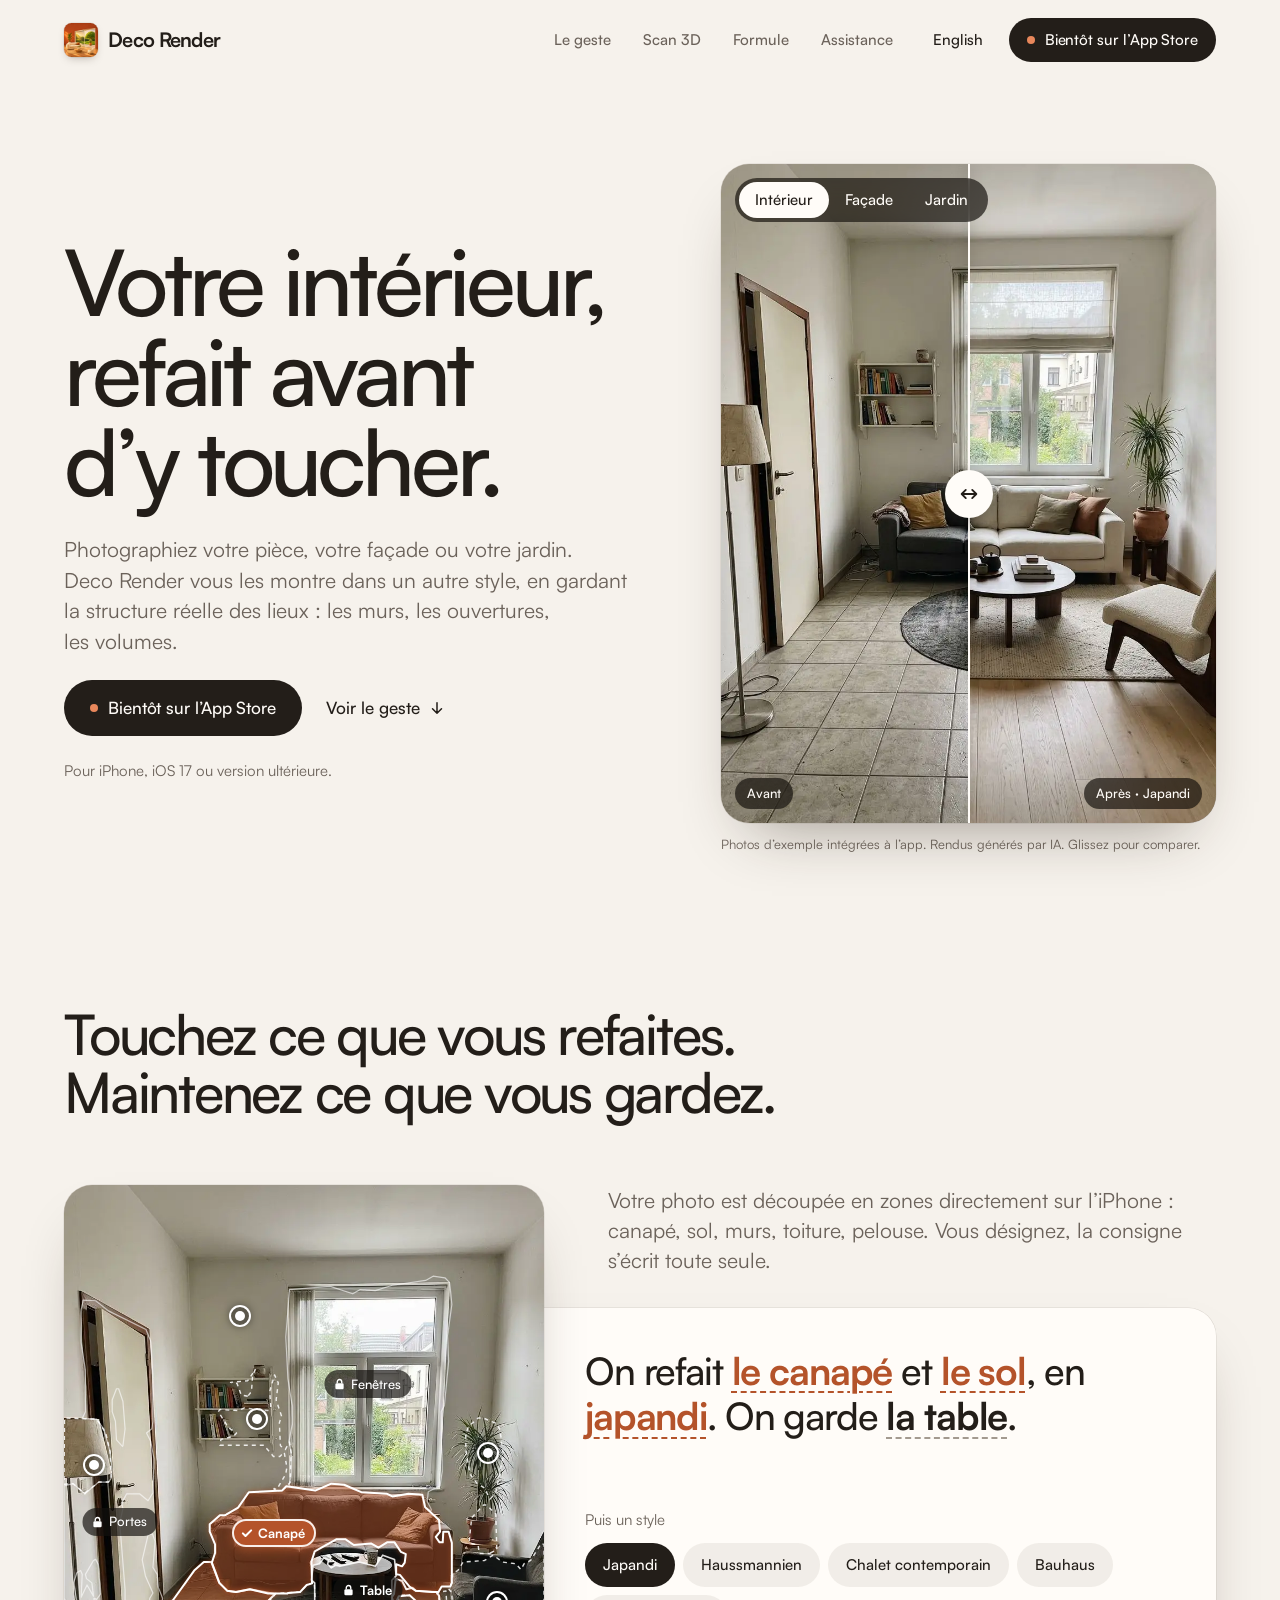
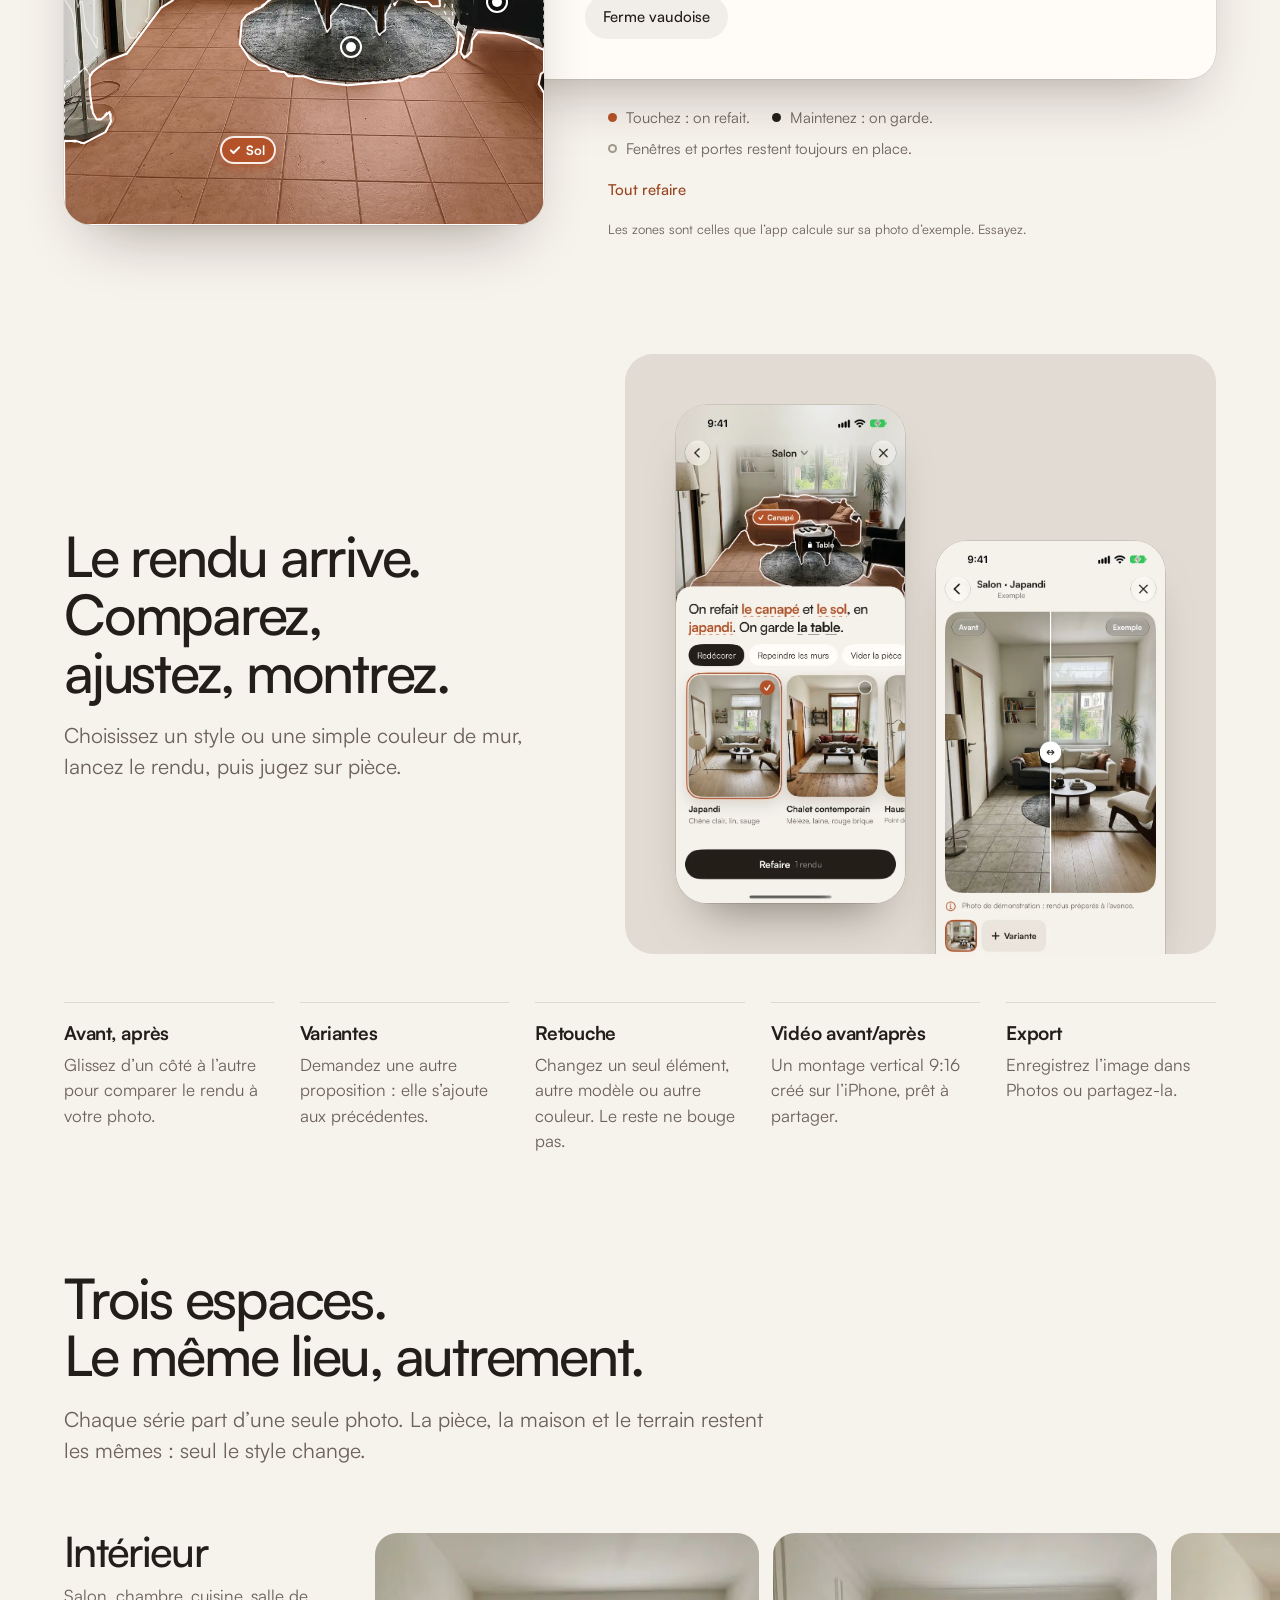
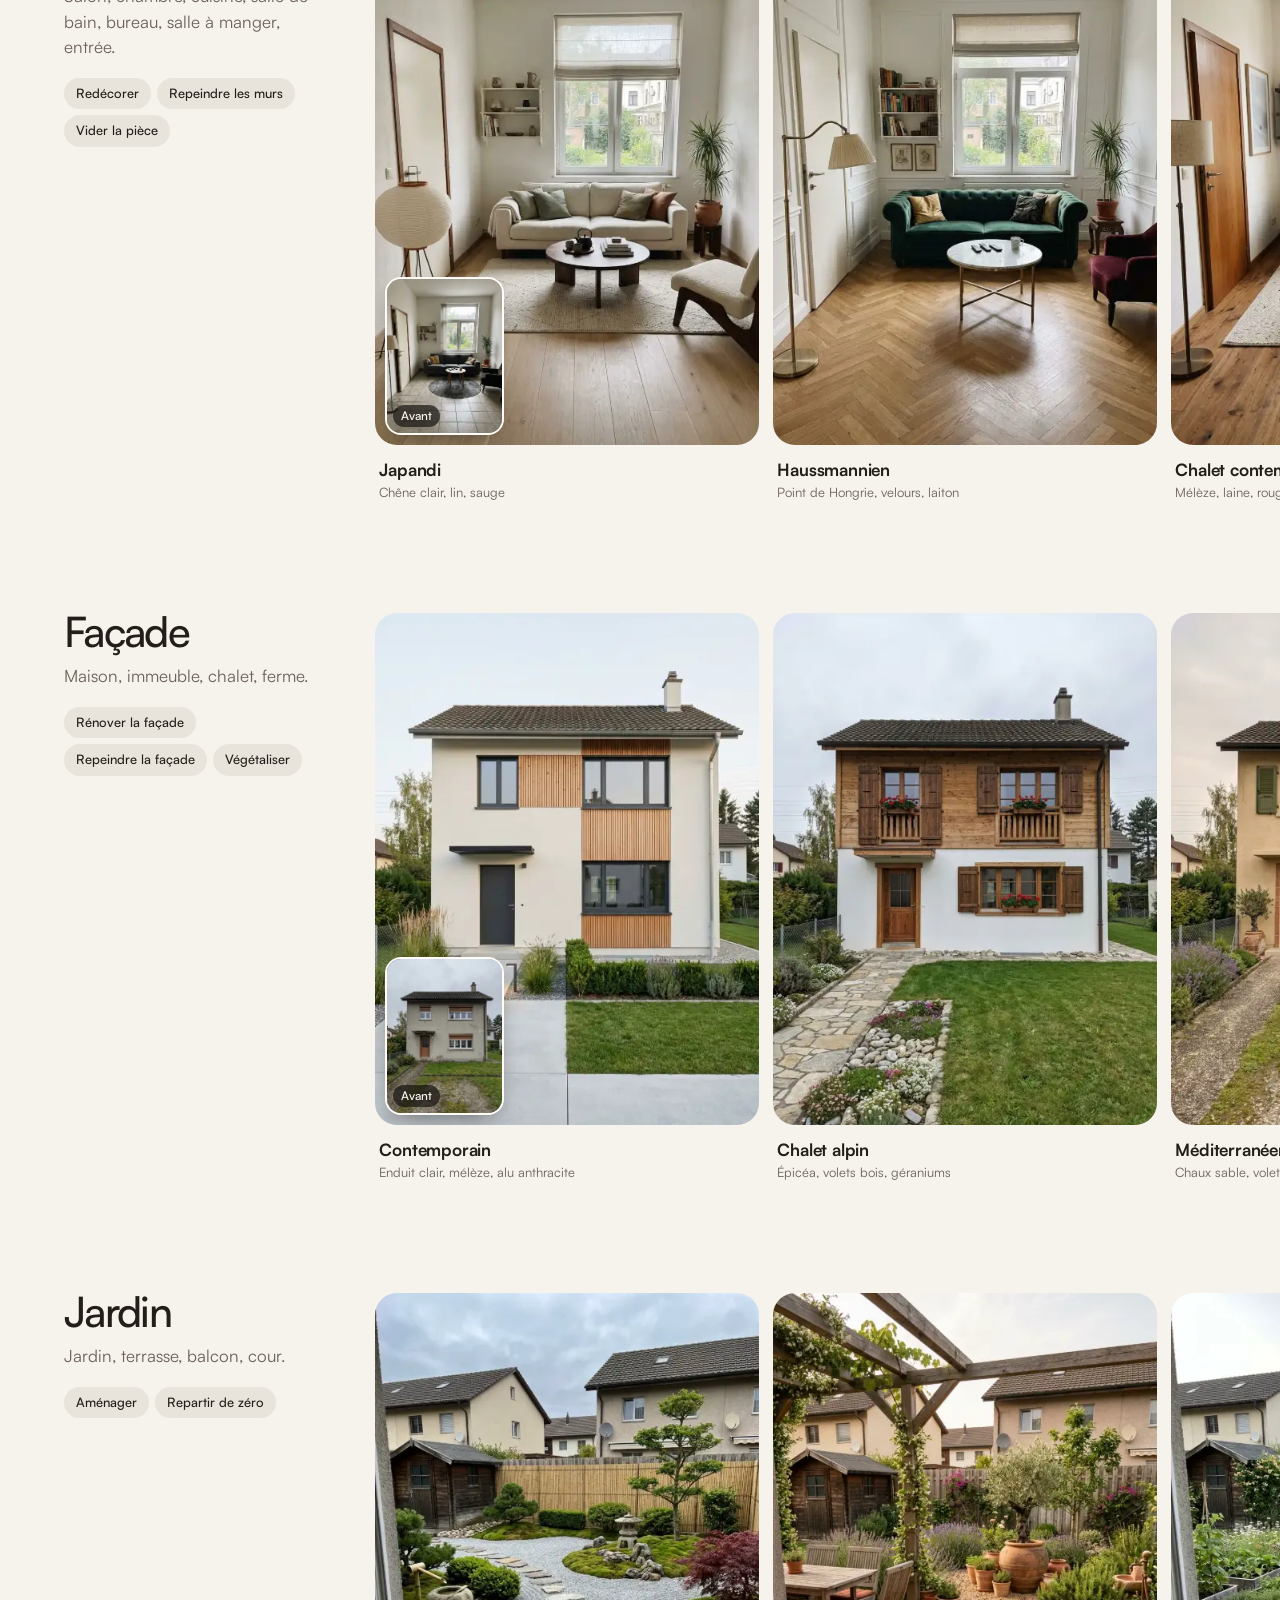
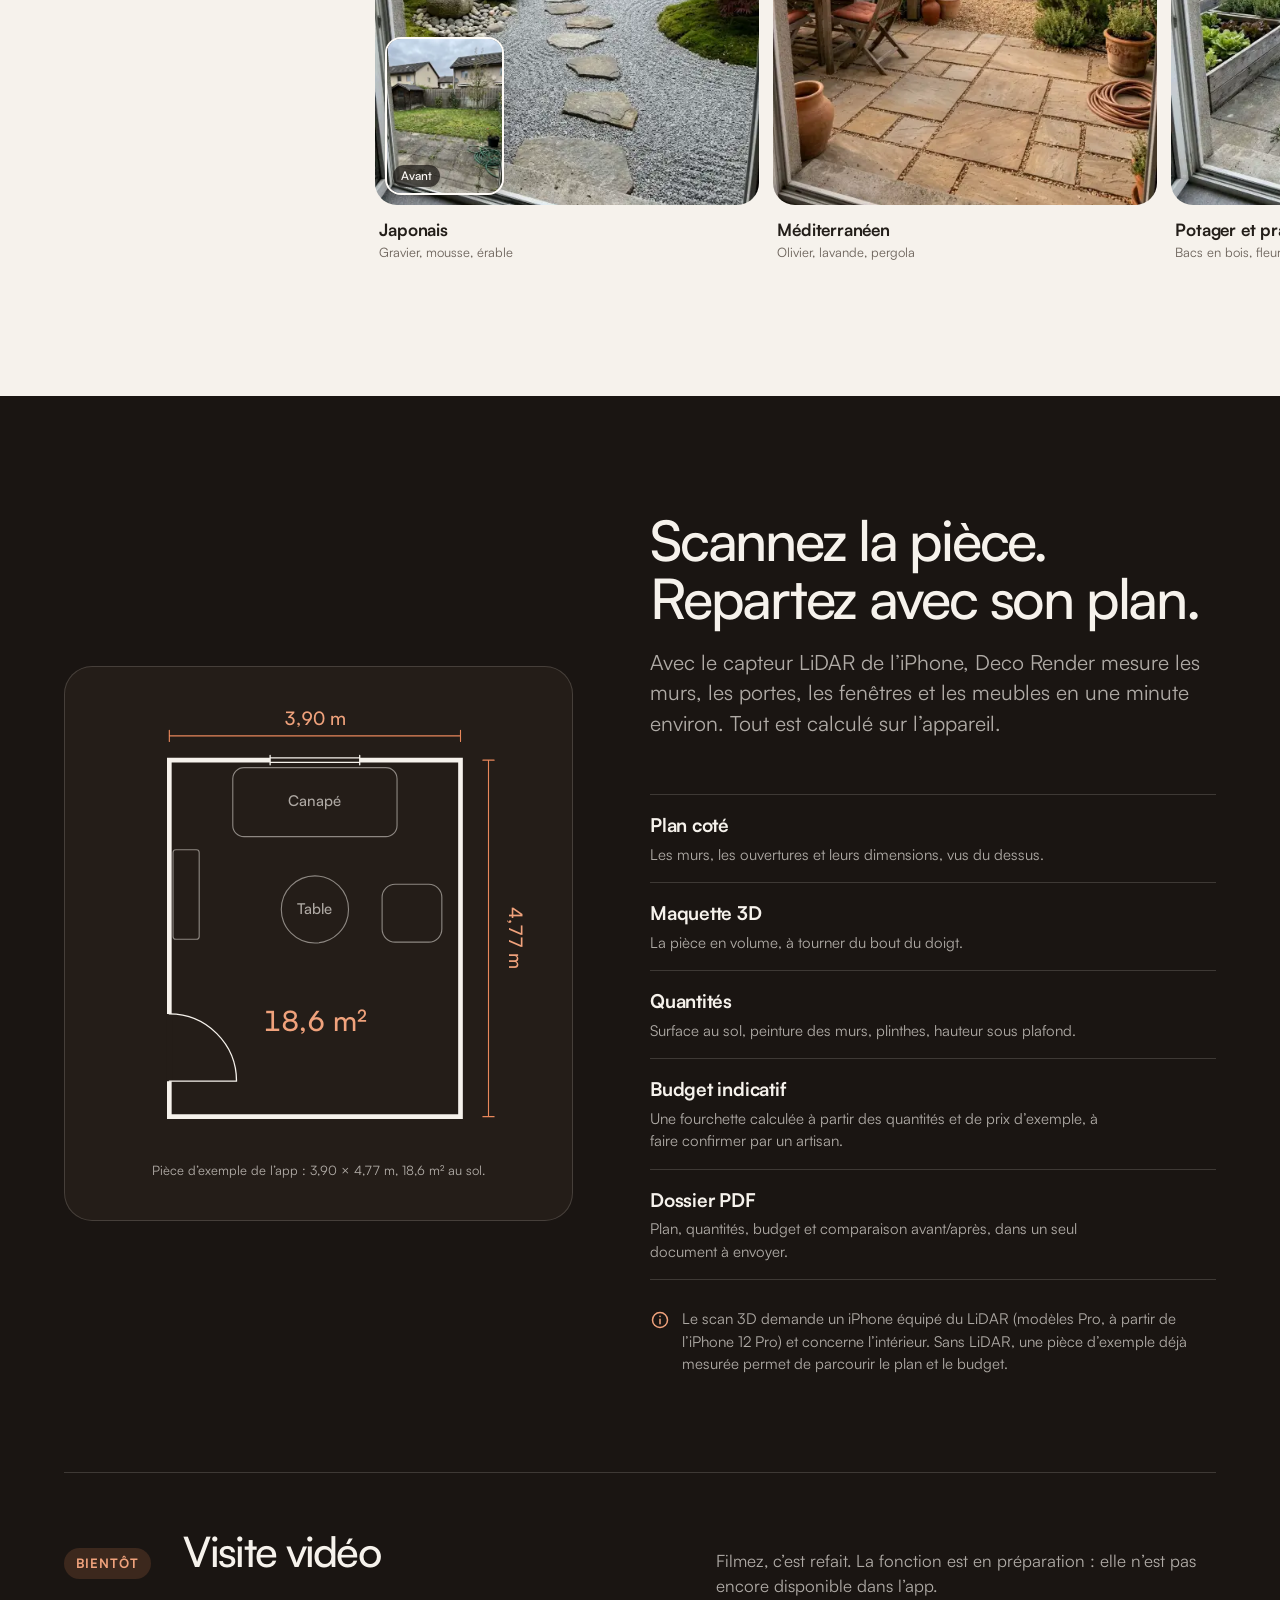
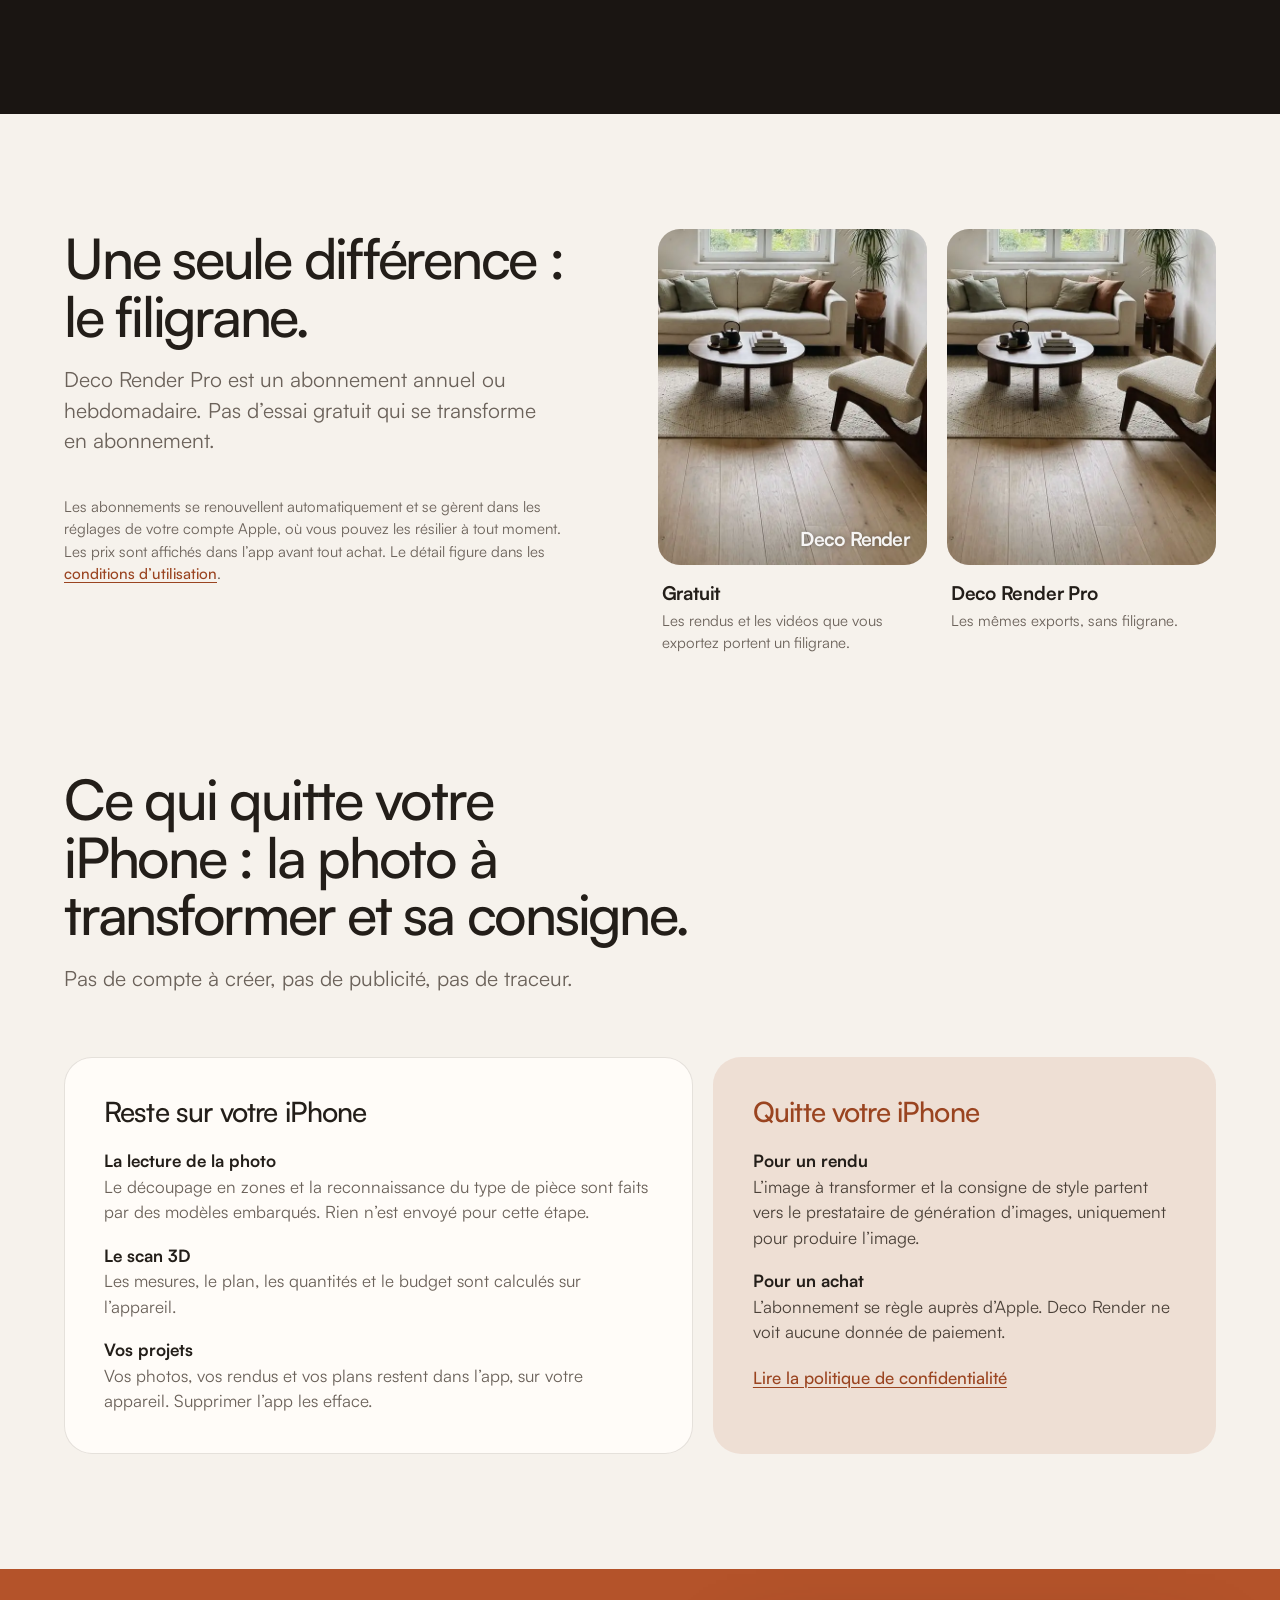
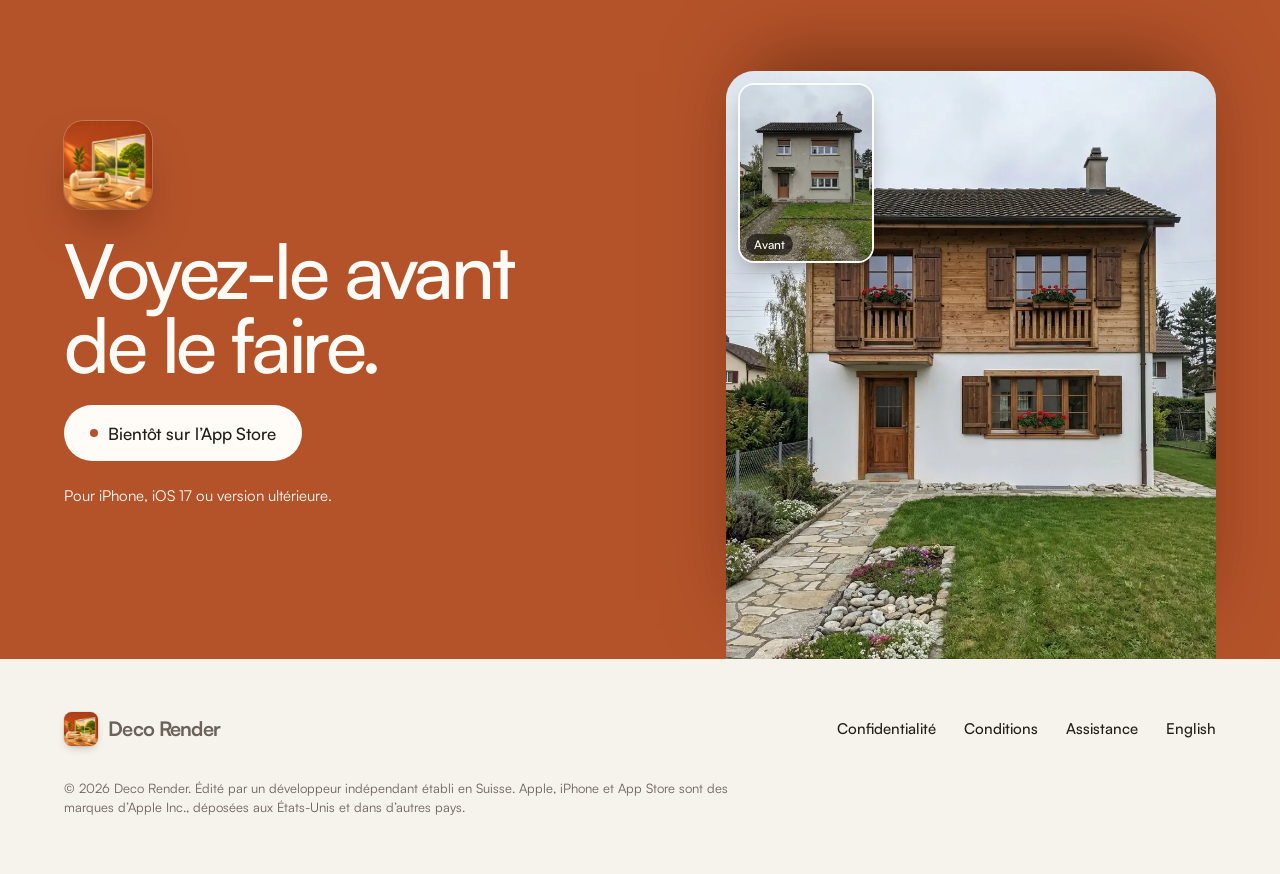
==== index.html @ a5dac9c9 "Site Deco Render" ====
<!doctype html>
<html lang="fr">
<head>
<meta charset="utf-8">
<meta name="viewport" content="width=device-width, initial-scale=1">
<title>Deco Render · Votre intérieur, votre façade ou votre jardin refaits avant d’y toucher</title>
<meta name="description" content="Photographiez une pièce, une façade ou un jardin : Deco Render vous les montre dans un autre style en gardant la structure réelle. Scan 3D, plan coté et budget indicatif sur iPhone avec LiDAR.">
<meta name="theme-color" content="#F6F2EC">
<meta name="color-scheme" content="light">
<meta name="format-detection" content="telephone=no">
<link rel="canonical" href="https://alfred-pi.github.io/deco-render/">
<link rel="alternate" hreflang="fr" href="https://alfred-pi.github.io/deco-render/">
<link rel="alternate" hreflang="en" href="https://alfred-pi.github.io/deco-render/en/">
<link rel="alternate" hreflang="x-default" href="https://alfred-pi.github.io/deco-render/">
<meta property="og:type" content="website">
<meta property="og:site_name" content="Deco Render">
<meta property="og:title" content="Deco Render · Votre intérieur, votre façade ou votre jardin refaits avant d’y toucher">
<meta property="og:description" content="Photographiez une pièce, une façade ou un jardin : Deco Render vous les montre dans un autre style en gardant la structure réelle. Scan 3D, plan coté et budget indicatif sur iPhone avec LiDAR.">
<meta property="og:url" content="https://alfred-pi.github.io/deco-render/">
<meta property="og:locale" content="fr_FR">
<meta property="og:locale:alternate" content="en_GB">
<meta property="og:image" content="https://alfred-pi.github.io/deco-render/assets/img/og.jpg">
<meta property="og:image:width" content="1200">
<meta property="og:image:height" content="630">
<meta property="og:image:alt" content="Un salon avant et après son redesign en style Japandi par Deco Render.">
<meta name="twitter:card" content="summary_large_image">
<link rel="icon" type="image/png" sizes="32x32" href="favicon-32.png">
<link rel="icon" type="image/png" sizes="192x192" href="favicon-192.png">
<link rel="apple-touch-icon" href="apple-touch-icon.png">
<link rel="preload" href="assets/fonts/Satoshi-Regular.woff2" as="font" type="font/woff2" crossorigin>
<link rel="preload" href="assets/fonts/Satoshi-Medium.woff2" as="font" type="font/woff2" crossorigin>
<link rel="stylesheet" href="assets/site.css">
<script>(function(d){d.classList.add("js","reveal");setTimeout(function(){if(!window.DECO_RENDER_READY)d.classList.remove("reveal")},3000)})(document.documentElement)</script>
<script src="assets/config.js" defer></script>
<script src="assets/site.js" defer onerror="document.documentElement.classList.remove('js','reveal')"></script>
</head>
<body>
<a class="skip" href="#contenu">Aller au contenu</a>
<header class="wrap top">
  <a class="brand" href="./" aria-label="Deco Render, accueil"><img src="assets/img/icone-192.webp" width="192" height="192" alt=""><span>Deco Render</span></a>
  <nav aria-label="Navigation principale"><ul><li><a href="#geste">Le geste</a></li><li><a href="#scan">Scan 3D</a></li><li><a href="#formule">Formule</a></li><li><a href="support/">Assistance</a></li></ul></nav>
  <a class="lang" href="en/" lang="en" hreflang="en" title="English version">English</a>
  <span class="store store--small" data-store>Bientôt sur l’App Store</span>
</header>
<main id="contenu">

  <section class="wrap hero">
    <h1 class="display hero__title">Votre <span class="swap" data-hero-word>intérieur, refait</span> avant d’y toucher.</h1>

    <figure class="compare hero__compare" data-compare>
      <div class="compare__stage">
        <img class="compare__img" data-before src="assets/img/hero/interieur-avant.webp" width="896" height="1200" fetchpriority="high" alt="Avant : salon aux murs blancs, canapé gris, tapis sombre et carrelage clair, grande fenêtre au fond.">
        <img class="compare__img compare__after" data-after src="assets/img/hero/interieur-apres.webp" width="896" height="1200" alt="Après, en japandi : la même pièce et la même fenêtre, avec un parquet clair, un canapé en lin, une table ronde en bois et une lampe en papier.">
        <span class="tag tag--before">Avant</span>
        <span class="tag tag--after" data-after-label>Après · Japandi</span>
        <input class="compare__range" type="range" min="0" max="100" step="1" value="50" aria-label="Comparer avant et après">
        <span class="compare__handle" aria-hidden="true"></span>
        <fieldset class="spaces">
          <legend class="sr">Espace montré</legend>
          <input type="radio" name="espace" id="espace-interieur" checked
            data-word="intérieur, refait" data-style="Japandi"
            data-before="assets/img/hero/interieur-avant.webp" data-after="assets/img/hero/interieur-apres.webp"
            data-before-alt="Avant : salon aux murs blancs, canapé gris, tapis sombre et carrelage clair, grande fenêtre au fond."
            data-after-alt="Après, en japandi : la même pièce et la même fenêtre, avec un parquet clair, un canapé en lin, une table ronde en bois et une lampe en papier.">
          <label for="espace-interieur">Intérieur</label>
          <input type="radio" name="espace" id="espace-facade"
            data-word="façade, refaite" data-style="Chalet alpin"
            data-before="assets/img/hero/facade-avant.webp" data-after="assets/img/hero/facade-apres.webp"
            data-before-alt="Avant : maison de deux niveaux à l’enduit gris, toit sombre, allée de gravier dans la pelouse."
            data-after-alt="Après, en chalet alpin : la même maison, avec un étage bardé de bois, des volets en bois, des géraniums aux fenêtres et une allée en pierre.">
          <label for="espace-facade">Façade</label>
          <input type="radio" name="espace" id="espace-jardin"
            data-word="jardin, refait" data-style="Méditerranéen"
            data-before="assets/img/hero/jardin-avant.webp" data-after="assets/img/hero/jardin-apres.webp"
            data-before-alt="Avant : jardin vu depuis la maison, dalles de terrasse, pelouse, cabanon et palissade."
            data-after-alt="Après, en méditerranéen : le même jardin, avec une pergola, une table, des pots en terre cuite, un olivier et de la lavande.">
          <label for="espace-jardin">Jardin</label>
        </fieldset>
      </div>
      <figcaption class="foot">Photos d’exemple intégrées à l’app. Rendus générés par IA. Glissez pour comparer.</figcaption>
    </figure>

    <div class="hero__rest">
      <p class="lead">Photographiez votre pièce, votre façade ou votre jardin. Deco Render vous les montre dans un autre style, en gardant la structure réelle des lieux : les murs, les ouvertures, les volumes.</p>
      <div class="hero__actions">
        <span class="store" data-store="badge">Bientôt sur l’App Store</span>
        <a class="more" href="#geste">Voir le geste <svg viewBox="0 0 24 24" fill="none" stroke="currentColor" stroke-width="2" stroke-linecap="round" stroke-linejoin="round" aria-hidden="true"><path d="M12 5v14M6 13l6 6 6-6"/></svg></a>
      </div>
      <p class="hero__meta small">Pour iPhone, iOS 17 ou version ultérieure.</p>
    </div>
  </section>

  <section class="section" id="geste">
    <div class="wrap gesture" data-demo data-redo="sofa floor" data-keep="table">
      <h2 class="h2 gesture__head" data-reveal><span>Touchez ce que vous refaites.</span> <span>Maintenez ce que vous gardez.</span></h2>
      <p class="lead gesture__lead" data-reveal>Votre photo est découpée en zones directement sur l’iPhone : canapé, sol, murs, toiture, pelouse. Vous désignez, la consigne s’écrit toute seule.</p>

      <div class="gesture__photo" data-reveal>
        <div class="zonephoto" data-zonephoto>
          <img src="assets/img/hero/interieur-avant.webp" width="896" height="1200" loading="lazy" alt="Le salon d’exemple découpé en zones : canapé, sièges, table, tapis, étagères, luminaires, plantes, sol et murs, plus les fenêtres et les portes, toujours gardées.">
            <svg class="zones" viewBox="0 0 896 1200" preserveAspectRatio="none" aria-hidden="true">
              <path class="zone zone--backdrop" data-zone="walls" data-state="none" d="M62 867 62 850 56 845 56 773 43 750 32 775 38 797 38 821 61 868ZM136 848 139 838 145 841 151 836 164 816 152 821 158 810 160 775 166 765 146 714 157 656 165 654 170 668 166 717 174 730 176 754 184 775 182 792 185 793 197 779 203 779 253 713 276 706 282 690 282 674 272 650 272 636 279 627 325 605 345 576 371 573 381 560 403 557 414 542 416 529 411 501 403 509 391 509 373 488 259 488 250 465 248 430 252 425 252 411 244 379 251 364 289 372 337 370 361 340 389 346 400 371 396 403 406 433 402 446 404 489 413 496 424 467 426 414 418 363 412 248 418 200 427 193 497 190 539 204 553 196 581 198 613 188 675 179 689 171 715 177 722 189 724 224 716 283 716 355 710 414 704 425 706 537 702 564 683 571 678 585 686 612 700 628 700 668 708 668 709 648 718 650 724 671 725 731 745 707 793 702 801 691 773 691 754 682 758 628 773 608 789 600 805 616 808 625 808 684 804 692 811 702 843 710 851 721 859 710 871 704 878 690 896 671 896 63 883 64 827 126 803 137 741 131 687 134 661 129 521 137 383 131 291 134 275 129 241 137 187 83 148 33 146 15 155 0 0 1 0 430 15 439 31 439 40 425 40 347 32 296 32 234 37 214 59 217 83 236 137 260 158 277 162 293 166 443 164 457 154 465 162 481 168 513 166 577 157 592 141 579 117 579 108 596 110 607 104 633 114 759 114 826 123 849 135 849ZM795 589 785 568 771 560 758 542 750 497 750 467 754 454 773 437 783 437 807 447 814 459 820 508 806 577 796 588ZM110 489 114 475 110 406 99 380 90 403 90 425 96 443 98 478 109 490ZM16 923 28 915 30 893 22 877 22 834 14 797 1 777 0 875 10 883 6 917 15 924Z"/>
              <path class="zone" data-zone="floor" data-state="redo" d="M896 1199 896 952 886 936 890 917 896 912 896 872 851 849 823 841 773 838 762 853 760 875 747 887 740 875 746 850 737 838 733 879 697 908 683 911 669 921 645 921 631 929 529 938 477 932 447 921 419 921 411 913 387 911 379 903 363 900 347 889 328 861 332 818 341 806 371 790 394 767 347 758 321 763 305 761 290 746 275 707 261 707 243 723 203 779 181 793 117 879 81 892 53 913 48 923 48 950 54 990 61 1002 69 1002 85 988 88 1006 77 1026 37 1047 21 1042 0 1043 1 1200 895 1200ZM702 789 700 770 695 763 657 761 651 755 639 758 631 742 619 739 616 767 612 773 617 788 625 771 645 769 659 782 679 782 687 790 701 790Z"/>
              <path class="zone zone--fixed" data-fixed="windows" d="M686 609 678 593 680 575 702 564 706 537 704 425 710 414 718 331 716 283 724 224 720 183 711 174 689 171 675 179 613 188 581 198 553 196 539 204 497 190 421 196 414 285 418 363 426 414 426 449 420 481 424 502 424 545 420 564 469 573 499 560 511 560 555 576 603 579 613 584 659 579 669 581 674 604 685 611Z"/>
              <path class="zone zone--fixed" data-fixed="doors" d="M158 821 182 792 184 775 176 754 174 730 166 717 170 668 165 654 157 656 146 703 152 733 166 765 160 775 158 810 152 818 157 822ZM50 920 61 905 81 892 117 879 144 842 139 838 135 849 123 849 114 826 114 759 104 633 110 607 108 596 117 579 141 579 157 592 166 577 168 513 162 481 154 465 164 457 166 443 166 358 162 293 153 271 83 236 59 217 36 216 32 234 32 296 40 347 40 425 34 438 61 439 74 457 86 500 90 534 88 550 83 557 65 557 39 579 17 560 0 564 0 775 14 797 20 821 22 877 30 893 28 915 39 905 49 921ZM61 868 40 829 34 781 30 781 26 792 18 746 24 727 31 723 34 730 32 773 43 750 55 771 52 746 42 738 40 730 55 704 59 702 64 711 68 767 61 777 56 775 56 845 62 850 62 867ZM109 490 98 478 96 443 90 425 90 403 98 382 102 382 110 406 114 457 110 489Z"/>
              <path class="zone" data-zone="sofa" data-state="redo" d="M418 765 441 763 453 750 463 747 462 706 468 687 509 664 525 664 541 675 573 672 587 680 603 670 617 670 629 688 638 692 636 708 631 715 620 711 620 730 627 731 645 753 657 761 687 763 699 763 705 753 721 753 724 746 724 671 718 650 708 650 707 670 701 670 694 660 702 650 700 628 674 604 669 581 643 579 613 584 603 579 555 576 523 562 499 560 469 573 415 565 407 573 345 576 325 605 301 619 291 619 272 636 272 650 282 674 282 690 276 708 290 746 305 761 321 763 347 758 381 766 417 766Z"/>
              <path class="zone" data-zone="rug" data-state="none" d="M544 936 669 921 683 911 697 908 733 879 736 840 708 797 714 778 713 761 696 765 704 786 701 790 687 790 679 782 659 782 645 769 629 769 617 788 613 774 610 789 600 805 600 834 589 844 584 837 582 818 563 796 517 785 498 808 498 829 491 838 476 792 470 786 467 745 453 750 441 763 395 766 385 779 351 798 332 818 328 861 347 889 363 900 379 903 387 911 411 913 419 921 447 921 477 932 543 938Z"/>
              <path class="zone" data-zone="chair" data-state="none" d="M752 885 760 875 762 853 773 838 823 841 851 849 889 871 896 869 896 674 891 672 871 704 859 710 853 721 843 710 819 707 801 694 785 704 745 707 735 723 726 727 724 746 718 757 724 765 726 821 746 850 740 875 751 887Z"/>
              <path class="zone" data-zone="lamp" data-state="none" d="M40 577 65 557 83 557 88 550 86 500 78 465 61 439 1 437 0 561 17 560 39 579ZM38 1046 77 1026 86 1014 88 992 81 988 69 1002 58 998 50 979 48 915 39 905 13 929 1 932 0 1041 37 1047Z"/>
              <path class="zone" data-zone="table" data-state="keep" d="M590 842 600 834 600 805 612 781 612 741 620 733 617 702 595 694 581 715 551 707 515 715 507 713 499 718 492 711 494 703 485 699 477 710 465 713 462 741 468 746 468 778 491 838 498 829 498 808 517 785 563 796 582 818 584 837 589 844Z"/>
              <path class="zone" data-zone="plant" data-state="none" d="M796 588 806 577 820 508 814 459 807 447 783 437 773 437 755 453 750 467 750 497 758 542 771 560 785 568 795 589ZM796 690 808 684 806 617 789 600 783 600 761 624 756 671 773 675 775 691 795 691Z"/>
              <path class="zone" data-zone="shelf" data-state="none" d="M408 572 422 558 424 502 421 482 413 496 404 489 402 446 406 433 396 403 400 371 393 356 384 387 386 417 381 423 337 418 325 423 291 421 288 425 307 455 322 465 317 471 293 477 291 488 373 488 391 509 403 509 411 501 416 529 414 542 397 571 392 569 393 573 407 573ZM344 395 350 387 352 358 357 346 343 367 311 370 323 372 331 394 343 396Z"/>
            </svg>
            <button type="button" class="pin" data-zone="walls" data-state="none" data-label="Murs" data-phrase="les murs" style="--x:36.6%;--y:20.5%"><span class="pin__label">Murs</span></button>
            <button type="button" class="pin" data-zone="floor" data-state="redo" data-label="Sol" data-phrase="le sol" style="--x:38.4%;--y:88.4%"><span class="pin__label">Sol</span></button>
            <span class="pin pin--fixed" data-fixed="windows" style="--x:63.4%;--y:31.2%"><span class="sr">Toujours en place : </span>Fenêtres</span>
            <span class="pin pin--fixed" data-fixed="doors" style="--x:6.2%;--y:52.7%"><span class="sr">Toujours en place : </span>Portes</span>
            <button type="button" class="pin" data-zone="sofa" data-state="redo" data-label="Canapé" data-phrase="le canapé" style="--x:43.8%;--y:54.5%"><span class="pin__label">Canapé</span></button>
            <button type="button" class="pin" data-zone="rug" data-state="none" data-label="Tapis" data-phrase="le tapis" style="--x:59.8%;--y:72.3%"><span class="pin__label">Tapis</span></button>
            <button type="button" class="pin" data-zone="chair" data-state="none" data-label="Sièges" data-phrase="les sièges" style="--x:90.2%;--y:65.2%"><span class="pin__label">Sièges</span></button>
            <button type="button" class="pin" data-zone="lamp" data-state="none" data-label="Luminaires" data-phrase="les luminaires" style="--x:6.2%;--y:43.8%"><span class="pin__label">Luminaires</span></button>
            <button type="button" class="pin" data-zone="table" data-state="keep" data-label="Table" data-phrase="la table" style="--x:63.4%;--y:63.4%"><span class="pin__label">Table</span></button>
            <button type="button" class="pin" data-zone="plant" data-state="none" data-label="Plantes" data-phrase="les plantes" style="--x:88.4%;--y:42.0%"><span class="pin__label">Plantes</span></button>
            <button type="button" class="pin" data-zone="shelf" data-state="none" data-label="Étagères" data-phrase="les étagères" style="--x:40.2%;--y:36.6%"><span class="pin__label">Étagères</span></button>
        </div>
      </div>

      <div class="sheet" data-reveal style="--d:.08s">
        <p class="sentence" data-sentence aria-live="polite">On refait <b class="w-redo">le canapé</b> et <b class="w-redo">le sol</b>, en <b class="w-style">japandi</b>. On garde <b class="w-keep">la table</b>.</p>
        <fieldset class="pills">
          <legend>Puis un style</legend>
          <input type="radio" name="style" id="style-japandi" value="japandi" checked><label for="style-japandi">Japandi</label>
          <input type="radio" name="style" id="style-haussmannien" value="haussmannien"><label for="style-haussmannien">Haussmannien</label>
          <input type="radio" name="style" id="style-chalet" value="chalet contemporain"><label for="style-chalet">Chalet contemporain</label>
          <input type="radio" name="style" id="style-bauhaus" value="bauhaus"><label for="style-bauhaus">Bauhaus</label>
          <input type="radio" name="style" id="style-ferme" value="ferme vaudoise"><label for="style-ferme">Ferme vaudoise</label>
        </fieldset>
      </div>

      <div class="gesture__guide" data-reveal style="--d:.12s">
        <ul class="legend">
          <li>Touchez : on refait.</li>
          <li>Maintenez : on garde.</li>
          <li>Fenêtres et portes restent toujours en place.</li>
        </ul>
        <p class="sr" id="geste-clavier">Au clavier, Entrée ou Espace fait passer un élément de « à refaire » à « gardé », puis le libère.</p>
        <button type="button" class="reset" data-reset>Tout refaire</button>
        <p class="foot muted gesture__note">Les zones sont celles que l’app calcule sur sa photo d’exemple. Essayez.</p>
      </div>
    </div>
  </section>

  <section class="section" id="rendu">
    <div class="wrap result">
      <div class="section__head result__head" data-reveal>
        <h2 class="h2"><span>Le rendu arrive.</span> <span>Comparez, ajustez, montrez.</span></h2>
        <p class="lead">Choisissez un style ou une simple couleur de mur, lancez le rendu, puis jugez sur pièce.</p>
      </div>
      <!-- Captures de l’app : pour les mettre à jour, remplacer les deux fichiers de assets/img/app/
           (ecran-style.webp et ecran-resultat.webp, 603 × 1311 px) sans changer leurs noms.
           La seconde est volontairement coupée par le bas du cadre (voir .shot--sunk dans site.css). -->
      <div class="shelf" data-reveal role="region" aria-label="Deux écrans de l’app" tabindex="0">
        <div class="shot"><img src="assets/img/app/ecran-style.webp" width="603" height="1311" loading="lazy" alt="Écran de l’app : la phrase « On refait le canapé et le sol, en japandi. On garde la table. » au-dessus du choix des styles et du bouton Refaire."></div>
        <div class="shot shot--sunk"><img src="assets/img/app/ecran-resultat.webp" width="603" height="1311" loading="lazy" alt="Écran de l’app : le comparateur avant/après du salon d’exemple en japandi, puis la vignette du rendu et le bouton Variante."></div>
      </div>
      <dl class="facts" data-reveal>
        <div><dt>Avant, après</dt><dd>Glissez d’un côté à l’autre pour comparer le rendu à votre photo.</dd></div>
        <div><dt>Variantes</dt><dd>Demandez une autre proposition : elle s’ajoute aux précédentes.</dd></div>
        <div><dt>Retouche</dt><dd>Changez un seul élément, autre modèle ou autre couleur. Le reste ne bouge pas.</dd></div>
        <div><dt>Vidéo avant/après</dt><dd>Un montage vertical 9:16 créé sur l’iPhone, prêt à partager.</dd></div>
        <div><dt>Export</dt><dd>Enregistrez l’image dans Photos ou partagez-la.</dd></div>
      </dl>
    </div>
  </section>

  <section class="section" id="espaces">
    <div class="wrap">
      <div class="section__head" data-reveal>
        <h2 class="h2"><span>Trois espaces.</span> <span>Le même lieu, autrement.</span></h2>
        <p class="lead">Chaque série part d’une seule photo. La pièce, la maison et le terrain restent les mêmes : seul le style change.</p>
      </div>
      <div class="rows">
        <div class="row" data-reveal>
          <div class="row__head">
            <h3 class="row__title">Intérieur</h3>
            <p class="muted">Salon, chambre, cuisine, salle de bain, bureau, salle à manger, entrée.</p>
            <ul class="row__acts"><li>Redécorer</li><li>Repeindre les murs</li><li>Vider la pièce</li></ul>
          </div>
          <div class="strip" role="region" aria-label="Le même salon en cinq styles" tabindex="0">
            <ul>
              <li><figure><div class="card"><img src="assets/img/styles/interieur-japandi-720.webp" srcset="assets/img/styles/interieur-japandi.webp 480w, assets/img/styles/interieur-japandi-720.webp 720w" sizes="(min-width: 1400px) 420px, (min-width: 870px) 30vw, 260px" width="720" height="964" loading="lazy" alt="Le salon d’exemple, Japandi : chêne clair, lin, sauge."><span class="before"><img src="assets/img/styles/interieur-avant-240.webp" width="240" height="321" loading="lazy" alt="Le salon d’exemple, photo d’origine."><span>Avant</span></span></div><figcaption><b>Japandi</b><span>Chêne clair, lin, sauge</span></figcaption></figure></li>
              <li><figure><div class="card"><img src="assets/img/styles/interieur-haussmannien-720.webp" srcset="assets/img/styles/interieur-haussmannien.webp 480w, assets/img/styles/interieur-haussmannien-720.webp 720w" sizes="(min-width: 1400px) 420px, (min-width: 870px) 30vw, 260px" width="720" height="964" loading="lazy" alt="Le salon d’exemple, Haussmannien : point de hongrie, velours, laiton."></div><figcaption><b>Haussmannien</b><span>Point de Hongrie, velours, laiton</span></figcaption></figure></li>
              <li><figure><div class="card"><img src="assets/img/styles/interieur-chalet-720.webp" srcset="assets/img/styles/interieur-chalet.webp 480w, assets/img/styles/interieur-chalet-720.webp 720w" sizes="(min-width: 1400px) 420px, (min-width: 870px) 30vw, 260px" width="720" height="964" loading="lazy" alt="Le salon d’exemple, Chalet contemporain : mélèze, laine, rouge brique."></div><figcaption><b>Chalet contemporain</b><span>Mélèze, laine, rouge brique</span></figcaption></figure></li>
              <li><figure><div class="card"><img src="assets/img/styles/interieur-bauhaus-720.webp" srcset="assets/img/styles/interieur-bauhaus.webp 480w, assets/img/styles/interieur-bauhaus-720.webp 720w" sizes="(min-width: 1400px) 420px, (min-width: 870px) 30vw, 260px" width="720" height="964" loading="lazy" alt="Le salon d’exemple, Bauhaus : béton ciré, acier, couleurs franches."></div><figcaption><b>Bauhaus</b><span>Béton ciré, acier, couleurs franches</span></figcaption></figure></li>
              <li><figure><div class="card"><img src="assets/img/styles/interieur-ferme-720.webp" srcset="assets/img/styles/interieur-ferme.webp 480w, assets/img/styles/interieur-ferme-720.webp 720w" sizes="(min-width: 1400px) 420px, (min-width: 870px) 30vw, 260px" width="720" height="964" loading="lazy" alt="Le salon d’exemple, Ferme vaudoise : chaux, terre cuite, vieux bois."></div><figcaption><b>Ferme vaudoise</b><span>Chaux, terre cuite, vieux bois</span></figcaption></figure></li>
            </ul>
          </div>
        </div>
        <div class="row" data-reveal>
          <div class="row__head">
            <h3 class="row__title">Façade</h3>
            <p class="muted">Maison, immeuble, chalet, ferme.</p>
            <ul class="row__acts"><li>Rénover la façade</li><li>Repeindre la façade</li><li>Végétaliser</li></ul>
          </div>
          <div class="strip" role="region" aria-label="La même maison en cinq styles" tabindex="0">
            <ul>
              <li><figure><div class="card"><img src="assets/img/styles/facade-contemporain-720.webp" srcset="assets/img/styles/facade-contemporain.webp 480w, assets/img/styles/facade-contemporain-720.webp 720w" sizes="(min-width: 1400px) 420px, (min-width: 870px) 30vw, 260px" width="720" height="964" loading="lazy" alt="La maison d’exemple, Contemporain : enduit clair, mélèze, alu anthracite."><span class="before"><img src="assets/img/styles/facade-avant-240.webp" width="240" height="321" loading="lazy" alt="La maison d’exemple, photo d’origine."><span>Avant</span></span></div><figcaption><b>Contemporain</b><span>Enduit clair, mélèze, alu anthracite</span></figcaption></figure></li>
              <li><figure><div class="card"><img src="assets/img/styles/facade-chalet-720.webp" srcset="assets/img/styles/facade-chalet.webp 480w, assets/img/styles/facade-chalet-720.webp 720w" sizes="(min-width: 1400px) 420px, (min-width: 870px) 30vw, 260px" width="720" height="964" loading="lazy" alt="La maison d’exemple, Chalet alpin : épicéa, volets bois, géraniums."></div><figcaption><b>Chalet alpin</b><span>Épicéa, volets bois, géraniums</span></figcaption></figure></li>
              <li><figure><div class="card"><img src="assets/img/styles/facade-mediterraneen-720.webp" srcset="assets/img/styles/facade-mediterraneen.webp 480w, assets/img/styles/facade-mediterraneen-720.webp 720w" sizes="(min-width: 1400px) 420px, (min-width: 870px) 30vw, 260px" width="720" height="964" loading="lazy" alt="La maison d’exemple, Méditerranéen : chaux sable, volets olive, oliviers."></div><figcaption><b>Méditerranéen</b><span>Chaux sable, volets olive, oliviers</span></figcaption></figure></li>
              <li><figure><div class="card"><img src="assets/img/styles/facade-scandinave-720.webp" srcset="assets/img/styles/facade-scandinave.webp 480w, assets/img/styles/facade-scandinave-720.webp 720w" sizes="(min-width: 1400px) 420px, (min-width: 870px) 30vw, 260px" width="720" height="964" loading="lazy" alt="La maison d’exemple, Scandinave : bardage noir, cadres blancs."></div><figcaption><b>Scandinave</b><span>Bardage noir, cadres blancs</span></figcaption></figure></li>
              <li><figure><div class="card"><img src="assets/img/styles/facade-pierre-720.webp" srcset="assets/img/styles/facade-pierre.webp 480w, assets/img/styles/facade-pierre-720.webp 720w" sizes="(min-width: 1400px) 420px, (min-width: 870px) 30vw, 260px" width="720" height="964" loading="lazy" alt="La maison d’exemple, Pierre et chêne : pierre naturelle, porte en chêne."></div><figcaption><b>Pierre et chêne</b><span>Pierre naturelle, porte en chêne</span></figcaption></figure></li>
            </ul>
          </div>
        </div>
        <div class="row" data-reveal>
          <div class="row__head">
            <h3 class="row__title">Jardin</h3>
            <p class="muted">Jardin, terrasse, balcon, cour.</p>
            <ul class="row__acts"><li>Aménager</li><li>Repartir de zéro</li></ul>
          </div>
          <div class="strip" role="region" aria-label="Le même jardin en cinq styles" tabindex="0">
            <ul>
              <li><figure><div class="card"><img src="assets/img/styles/jardin-japonais-720.webp" srcset="assets/img/styles/jardin-japonais.webp 480w, assets/img/styles/jardin-japonais-720.webp 720w" sizes="(min-width: 1400px) 420px, (min-width: 870px) 30vw, 260px" width="720" height="964" loading="lazy" alt="Le jardin d’exemple, Japonais : gravier, mousse, érable."><span class="before"><img src="assets/img/styles/jardin-avant-240.webp" width="240" height="321" loading="lazy" alt="Le jardin d’exemple, photo d’origine."><span>Avant</span></span></div><figcaption><b>Japonais</b><span>Gravier, mousse, érable</span></figcaption></figure></li>
              <li><figure><div class="card"><img src="assets/img/styles/jardin-mediterraneen-720.webp" srcset="assets/img/styles/jardin-mediterraneen.webp 480w, assets/img/styles/jardin-mediterraneen-720.webp 720w" sizes="(min-width: 1400px) 420px, (min-width: 870px) 30vw, 260px" width="720" height="964" loading="lazy" alt="Le jardin d’exemple, Méditerranéen : olivier, lavande, pergola."></div><figcaption><b>Méditerranéen</b><span>Olivier, lavande, pergola</span></figcaption></figure></li>
              <li><figure><div class="card"><img src="assets/img/styles/jardin-potager-720.webp" srcset="assets/img/styles/jardin-potager.webp 480w, assets/img/styles/jardin-potager-720.webp 720w" sizes="(min-width: 1400px) 420px, (min-width: 870px) 30vw, 260px" width="720" height="964" loading="lazy" alt="Le jardin d’exemple, Potager et prairie : bacs en bois, fleurs sauvages."></div><figcaption><b>Potager et prairie</b><span>Bacs en bois, fleurs sauvages</span></figcaption></figure></li>
              <li><figure><div class="card"><img src="assets/img/styles/jardin-contemporain-720.webp" srcset="assets/img/styles/jardin-contemporain.webp 480w, assets/img/styles/jardin-contemporain-720.webp 720w" sizes="(min-width: 1400px) 420px, (min-width: 870px) 30vw, 260px" width="720" height="964" loading="lazy" alt="Le jardin d’exemple, Contemporain : dalles claires, deck, graminées."></div><figcaption><b>Contemporain</b><span>Dalles claires, deck, graminées</span></figcaption></figure></li>
              <li><figure><div class="card"><img src="assets/img/styles/jardin-cottage-720.webp" srcset="assets/img/styles/jardin-cottage.webp 480w, assets/img/styles/jardin-cottage-720.webp 720w" sizes="(min-width: 1400px) 420px, (min-width: 870px) 30vw, 260px" width="720" height="964" loading="lazy" alt="Le jardin d’exemple, Cottage anglais : massifs fleuris, roses, banc."></div><figcaption><b>Cottage anglais</b><span>Massifs fleuris, roses, banc</span></figcaption></figure></li>
            </ul>
          </div>
        </div>
      </div>
    </div>
  </section>

  <section class="section section--block night" id="scan">
    <div class="wrap">
      <div class="scan">
        <div class="section__head scan__head" data-reveal>
          <h2 class="h2"><span>Scannez la pièce.</span> <span>Repartez avec son plan.</span></h2>
          <p class="lead">Avec le capteur LiDAR de l’iPhone, Deco Render mesure les murs, les portes, les fenêtres et les meubles en une minute environ. Tout est calculé sur l’appareil.</p>
        </div>
        <figure class="plan" data-draw>
          <svg viewBox="0 -8 460 470" role="img" aria-label="Plan coté de la pièce d’exemple, vue du dessus : 3,90 m sur 4,77 m, une fenêtre, une porte, un canapé, une table ronde, un fauteuil et un rangement.">
            <rect class="wall draw" pathLength="1" x="70" y="50" width="312" height="382"/>
            <g class="fade">
              <path class="open" d="M178 50h96M70 322v72"/>
              <path class="thin" d="M178 47.5h96M178 52.5h96M178 45v10M274 45v10M70 394h72M142 394A72 72 0 0 0 70 322"/>
              <rect class="ghost" x="138" y="58" width="176" height="74" rx="12"/>
              <circle class="ghost" cx="226" cy="210" r="36"/>
              <rect class="ghost" x="298" y="183" width="64" height="62" rx="14"/>
              <rect class="ghost" x="74" y="146" width="28" height="96" rx="3"/>
              <path class="dim" d="M70 24h312M70 18v12M382 18v12M412 50v382M406 50h12M406 432h12"/>
              <text x="226" y="12" text-anchor="middle">3,90 m</text>
              <text transform="translate(434 241) rotate(90)" text-anchor="middle">4,77 m</text>
              <text class="name" x="226" y="99" text-anchor="middle">Canapé</text>
              <text class="name" x="226" y="215" text-anchor="middle">Table</text>
              <text class="area" x="226" y="340" text-anchor="middle">18,6 m²</text>
            </g>
          </svg>
          <figcaption class="plan__tag">Pièce d’exemple de l’app : 3,90 × 4,77 m, 18,6 m² au sol.</figcaption>
        </figure>
        <div class="outputs">
          <ul data-reveal>
            <li><b>Plan coté</b><span>Les murs, les ouvertures et leurs dimensions, vus du dessus.</span></li>
            <li><b>Maquette 3D</b><span>La pièce en volume, à tourner du bout du doigt.</span></li>
            <li><b>Quantités</b><span>Surface au sol, peinture des murs, plinthes, hauteur sous plafond.</span></li>
            <li><b>Budget indicatif</b><span>Une fourchette calculée à partir des quantités et de prix d’exemple, à faire confirmer par un artisan.</span></li>
            <li><b>Dossier PDF</b><span>Plan, quantités, budget et comparaison avant/après, dans un seul document à envoyer.</span></li>
          </ul>
          <p class="note" data-reveal><svg viewBox="0 0 24 24" fill="none" stroke="currentColor" stroke-width="1.8" stroke-linecap="round" stroke-linejoin="round" aria-hidden="true"><circle cx="12" cy="12" r="9"/><path d="M12 11v5.5M12 7.600v.1"/></svg><span>Le scan 3D demande un iPhone équipé du LiDAR (modèles Pro, à partir de l’iPhone 12 Pro) et concerne l’intérieur. Sans LiDAR, une pièce d’exemple déjà mesurée permet de parcourir le plan et le budget.</span></p>
        </div>
      </div>

      <div class="soon" data-reveal>
        <span class="soon__badge">Bientôt</span>
        <h3 class="soon__title">Visite vidéo</h3>
        <p>Filmez, c’est refait. La fonction est en préparation : elle n’est pas encore disponible dans l’app.</p>
      </div>
    </div>
  </section>

  <section class="section" id="formule">
    <div class="wrap offer">
      <div class="section__head offer__head" data-reveal>
        <h2 class="h2">Une seule différence : le filigrane.</h2>
        <p class="lead">Deco Render Pro est un abonnement annuel ou hebdomadaire. Pas d’essai gratuit qui se transforme en abonnement.</p>
      </div>
      <div class="offer__pair" data-reveal>
        <figure class="offer__card">
          <div class="offer__img">
            <img src="assets/img/hero/interieur-apres.webp" width="896" height="1200" loading="lazy" alt="Détail d’un rendu exporté avec la formule gratuite : le nom de l’app est inscrit en filigrane dans le coin de l’image.">
            <span class="watermark" aria-hidden="true">Deco Render</span>
          </div>
          <figcaption><b>Gratuit</b><span>Les rendus et les vidéos que vous exportez portent un filigrane.</span></figcaption>
        </figure>
        <figure class="offer__card">
          <div class="offer__img">
            <img src="assets/img/hero/interieur-apres.webp" width="896" height="1200" loading="lazy" alt="Le même détail exporté avec Deco Render Pro : aucune inscription sur l’image.">
          </div>
          <figcaption><b>Deco Render Pro</b><span>Les mêmes exports, sans filigrane.</span></figcaption>
        </figure>
      </div>
      <p class="fine" data-reveal>Les abonnements se renouvellent automatiquement et se gèrent dans les réglages de votre compte Apple, où vous pouvez les résilier à tout moment. Les prix sont affichés dans l’app avant tout achat. Le détail figure dans les <a class="link" href="conditions/">conditions d’utilisation</a>.</p>
    </div>
  </section>

  <section class="section" id="confidentialite">
    <div class="wrap privacy">
      <div class="section__head" data-reveal>
        <h2 class="h2">Ce qui quitte votre iPhone : la photo à transformer et sa consigne.</h2>
        <p class="lead">Pas de compte à créer, pas de publicité, pas de traceur.</p>
      </div>
      <div class="ledger" data-reveal>
        <div class="ledger__col">
          <h3>Reste sur votre iPhone</h3>
          <dl>
            <div><dt>La lecture de la photo</dt><dd>Le découpage en zones et la reconnaissance du type de pièce sont faits par des modèles embarqués. Rien n’est envoyé pour cette étape.</dd></div>
            <div><dt>Le scan 3D</dt><dd>Les mesures, le plan, les quantités et le budget sont calculés sur l’appareil.</dd></div>
            <div><dt>Vos projets</dt><dd>Vos photos, vos rendus et vos plans restent dans l’app, sur votre appareil. Supprimer l’app les efface.</dd></div>
          </dl>
        </div>
        <div class="ledger__col ledger__col--out">
          <h3>Quitte votre iPhone</h3>
          <dl>
            <div><dt>Pour un rendu</dt><dd>L’image à transformer et la consigne de style partent vers le prestataire de génération d’images, uniquement pour produire l’image.</dd></div>
            <div><dt>Pour un achat</dt><dd>L’abonnement se règle auprès d’Apple. Deco Render ne voit aucune donnée de paiement.</dd></div>
          </dl>
          <p><a class="link" href="confidentialite/">Lire la politique de confidentialité</a></p>
        </div>
      </div>
    </div>
  </section>

  <section class="final">
    <div class="wrap final__grid">
      <div class="final__text">
        <img class="final__icon" src="assets/img/icone-192.webp" srcset="assets/img/icone-192.webp 192w, assets/img/icone-384.webp 384w" sizes="88px" width="192" height="192" loading="lazy" alt="Icône de Deco Render">
        <h2 class="display">Voyez-le avant de le faire.</h2>
        <span class="store store--light" data-store="badge">Bientôt sur l’App Store</span>
        <p class="small">Pour iPhone, iOS 17 ou version ultérieure.</p>
      </div>
      <figure class="final__photo">
        <img src="assets/img/hero/facade-apres.webp" width="896" height="1200" loading="lazy" alt="La maison d’exemple en chalet alpin : étage bardé de bois, volets en bois, géraniums aux fenêtres.">
        <span class="before"><img src="assets/img/styles/facade-avant-240.webp" width="240" height="321" loading="lazy" alt="La même maison avant : enduit gris et toit sombre."><span>Avant</span></span>
      </figure>
    </div>
  </section>

</main>
<footer class="bottom">
  <div class="wrap">
    <a class="brand" href="./" aria-label="Deco Render, accueil"><img src="assets/img/icone-192.webp" width="192" height="192" loading="lazy" alt=""><span>Deco Render</span></a>
    <nav aria-label="Liens utiles"><ul>
      <li><a href="confidentialite/">Confidentialité</a></li>
      <li><a href="conditions/">Conditions</a></li>
      <li><a href="support/">Assistance</a></li>
      <li><a href="en/" lang="en" hreflang="en">English</a></li>
    </ul></nav>
    <p>© 2026 Deco Render. Édité par un développeur indépendant établi en Suisse. Apple, iPhone et App Store sont des marques d’Apple Inc., déposées aux États-Unis et dans d’autres pays.</p>
  </div>
</footer>
</body>
</html>
---- assets/site.css ----
/* Deco Render · site public. Jetons repris de l’app. */

@font-face { font-family: "Satoshi"; src: url("fonts/Satoshi-Regular.woff2") format("woff2"); font-weight: 400; font-style: normal; font-display: swap; }
@font-face { font-family: "Satoshi"; src: url("fonts/Satoshi-Medium.woff2") format("woff2"); font-weight: 500; font-style: normal; font-display: swap; }
@font-face { font-family: "Satoshi"; src: url("fonts/Satoshi-Bold.woff2") format("woff2"); font-weight: 700; font-style: normal; font-display: swap; }

:root {
  --bg: #F6F2EC;
  --surface: #FFFCF8;
  --ink: #231E19;
  --ink2: #6B625A;
  --ink3: #A39A8F;
  --tint: #B4532A;
  --tint-text: #9A4420;          /* terre cuite assombrie : texte courant sur crème, contraste 5,8:1 */
  --tint-soft: rgba(180, 83, 42, .12);
  --tint-light: #F0A27C;         /* terre cuite éclaircie : texte et traits sur fond nuit */
  --tint-glow: #E8875B;
  --fill: rgba(72, 54, 36, .075);
  --fill2: rgba(72, 54, 36, .12);
  --sep: rgba(60, 45, 30, .13);
  --night: #1A1512;
  --night-2: #241D18;
  --on-night: #F6F2EC;
  --on-night-2: rgba(246, 242, 236, .68);
  --sep-night: rgba(246, 242, 236, .16);
  --veil: rgba(20, 17, 14, .68);  /* voile sombre des étiquettes posées sur une photo */
  --on-photo: #FFFFFF;

  --r-hero: 28px;
  --r-card: 22px;
  --r-group: 20px;
  --r-tile: 16px;

  --out: cubic-bezier(.16, 1, .3, 1);
  --spring: cubic-bezier(.32, .72, 0, 1);

  --gutter: clamp(20px, 5vw, 64px);
  --max: 1240px;
  --section: clamp(72px, 9vw, 128px);
  --lift: 0 30px 60px -30px rgba(40, 28, 16, .45), 0 0 0 .5px var(--sep);

  --font: "Satoshi", ui-sans-serif, system-ui, -apple-system, "Segoe UI", Roboto, "Helvetica Neue", Arial, sans-serif;
}

*, *::before, *::after { box-sizing: border-box; }
html { -webkit-text-size-adjust: 100%; text-size-adjust: 100%; scroll-behavior: smooth; }
body {
  margin: 0;
  background: var(--bg);
  color: var(--ink);
  font-family: var(--font);
  font-size: 1.0625rem;
  line-height: 1.5;
  font-weight: 400;
  -webkit-font-smoothing: antialiased;
  text-rendering: optimizeLegibility;
  overflow-x: hidden;
}
img, svg { display: block; max-width: 100%; }
img { height: auto; }
h1, h2, h3, p, ul, ol, dl, dd, figure { margin: 0; }
ul, ol { padding: 0; list-style: none; }
a { color: inherit; }
button, input { font: inherit; color: inherit; }
button { background: none; border: 0; padding: 0; cursor: pointer; }
:focus-visible { outline: 2px solid var(--tint); outline-offset: 3px; border-radius: 6px; }
::selection { background: var(--tint); color: var(--surface); }
[hidden] { display: none !important; }

.sr { position: absolute; width: 1px; height: 1px; margin: -1px; overflow: hidden; clip-path: inset(50%); white-space: nowrap; }
.skip { position: absolute; left: 16px; top: -64px; z-index: 50; padding: 12px 18px; border-radius: 999px; background: var(--ink); color: var(--surface); text-decoration: none; font-weight: 500; transition: top .2s var(--out); }
.skip:focus { top: 12px; }

.wrap { width: min(100%, var(--max) + 2 * var(--gutter)); margin-inline: auto; padding-inline: var(--gutter); }

/* ——— Texte ——— */
.display { font-size: clamp(2.75rem, 1.35rem + 5.9vw, 5.75rem); font-weight: 500; letter-spacing: -.045em; line-height: .98; text-wrap: balance; }
.h2 { font-size: clamp(2rem, 1.25rem + 3.1vw, 3.5rem); font-weight: 500; letter-spacing: -.04em; line-height: 1.03; text-wrap: balance; }
.h2 > span { display: block; }   /* titres en deux temps : une phrase par ligne, jamais coupées en leur milieu */
.lead { font-size: clamp(1.125rem, 1.05rem + .35vw, 1.3125rem); line-height: 1.45; color: var(--ink2); max-width: 34em; text-wrap: pretty; }
.small { font-size: .9375rem; line-height: 1.45; }
.foot { font-size: .8125rem; line-height: 1.45; }
.muted { color: var(--ink2); }
.link { color: var(--tint-text); font-weight: 500; text-underline-offset: .2em; text-decoration-thickness: 1px; }
.link:hover { text-decoration-thickness: 2px; }

/* ——— En-tête ——— */
.top { display: flex; align-items: center; gap: 12px; padding-block: 18px; }
.brand { display: inline-flex; align-items: center; gap: 10px; min-height: 44px; text-decoration: none; font-size: 1.25rem; font-weight: 700; letter-spacing: -.035em; }
.brand img { width: 34px; height: 34px; border-radius: 22.5%; box-shadow: 0 0 0 .5px var(--sep), 0 4px 10px -4px rgba(40, 28, 16, .35); }
.top nav { margin-left: auto; display: none; }
.top nav ul { display: flex; gap: 4px; }
.top nav a, .lang { display: inline-flex; align-items: center; min-height: 44px; padding: 0 14px; border-radius: 999px; text-decoration: none; font-size: .9375rem; font-weight: 500; color: var(--ink2); transition: color .18s ease-out, background-color .18s ease-out; }
.top nav a:hover, .lang:hover { color: var(--ink); background: var(--fill); }
.top nav a[aria-current="page"] { color: var(--ink); }
.lang { margin-left: auto; color: var(--ink); }
.top .store { display: none; }
@media (min-width: 900px) {
  .top nav { display: block; }
  .lang { margin-left: 0; }
  .top .store { display: inline-flex; }
}

/* ——— App Store : état d’attente (span), puis lien une fois l’adresse renseignée dans assets/config.js.
   En tête de page et en fin de page, le lien est le badge officiel d’Apple (.badge). ——— */
.store { display: inline-flex; align-items: center; gap: 10px; min-height: 56px; padding: 0 26px; border-radius: 999px; background: var(--ink); color: var(--surface); font-weight: 500; font-size: 1.0625rem; letter-spacing: -.005em; text-decoration: none; white-space: nowrap; }
.store::before { content: ""; width: 8px; height: 8px; border-radius: 50%; background: var(--tint-glow); animation: attente 2.4s var(--out) infinite; }
a.store::before { display: none; }
a.store { transition: transform .35s var(--out), background-color .18s ease-out; }
a.store:hover { background: #3A322B; }
a.store:active { transform: scale(.97); }
.store--small { min-height: 44px; padding: 0 18px; font-size: .9375rem; }
.store--light { background: var(--surface); color: var(--ink); }
.store--light::before { background: var(--tint); }
.badge { display: inline-block; border-radius: 10px; transition: transform .35s var(--out); }
.badge img { height: 56px; width: auto; }
.badge:active { transform: scale(.97); }
@keyframes attente { 0% { box-shadow: 0 0 0 0 rgba(232, 135, 91, .55); } 70%, 100% { box-shadow: 0 0 0 9px rgba(232, 135, 91, 0); } }

.more { display: inline-flex; align-items: center; gap: 8px; min-height: 44px; font-weight: 500; text-decoration: none; color: var(--ink); }
.more svg { width: 18px; height: 18px; transition: transform .35s var(--out); }
.more:hover svg { transform: translateY(3px); }

/* ——— Accueil : tête. Sur téléphone, la photo vient juste après le titre. ——— */
.hero { display: grid; gap: 28px; padding-block: clamp(12px, 4vw, 48px) 0; }
.hero__rest { display: grid; gap: 20px; justify-items: start; }
.hero__actions { display: flex; flex-wrap: wrap; align-items: center; gap: 8px 24px; }
.hero__meta { color: var(--ink2); }
.swap { display: inline; transition: opacity .28s ease-out; }
.swap.is-out { opacity: 0; }
@media (min-width: 900px) {
  .hero { grid-template-columns: minmax(0, 1.08fr) minmax(0, .92fr); grid-template-rows: auto auto; grid-template-areas: "title compare" "rest compare"; align-content: center; column-gap: clamp(40px, 6vw, 96px); row-gap: 0; min-height: min(820px, 100svh - 90px); }
  .hero__title { grid-area: title; align-self: end; }
  .hero__rest { grid-area: rest; align-self: start; gap: 24px; padding-top: 28px; }
  .hero__compare { grid-area: compare; align-self: center; justify-self: end; width: min(100%, (100svh - 200px) * .75); min-width: 380px; }
}
/* Apparition de la tête de page : en CSS seul, elle ne dépend d’aucun script. */
@media (prefers-reduced-motion: no-preference) {
  .hero__title, .hero__compare, .hero__rest > * { animation: monte .9s var(--out) both; }
  .hero__compare { animation-delay: .1s; }
  .hero__rest > :nth-child(1) { animation-delay: .08s; }
  .hero__rest > :nth-child(2) { animation-delay: .16s; }
  .hero__rest > :nth-child(3) { animation-delay: .2s; }
}
@keyframes monte { from { opacity: 0; transform: translateY(18px); } }

/* ——— Comparateur avant, après ——— */
.compare { --pos: 50%; display: grid; gap: 12px; width: 100%; max-width: 560px; }
.compare__stage { position: relative; aspect-ratio: 3 / 4; border-radius: var(--r-hero); overflow: hidden; background: var(--fill2); isolation: isolate; box-shadow: var(--lift); touch-action: pan-y; user-select: none; -webkit-user-select: none; cursor: ew-resize; }
.compare__img { position: absolute; inset: 0; width: 100%; height: 100%; object-fit: cover; pointer-events: none; transition: opacity .45s ease-out; }
.compare__after { clip-path: inset(0 0 0 var(--pos)); }
.compare.is-loading .compare__img { opacity: 0; }
.compare__range { position: absolute; inset: 0; width: 100%; height: 100%; margin: 0; opacity: 0; pointer-events: none; }
.compare__handle { position: absolute; top: 0; bottom: 0; left: var(--pos); width: 2px; margin-left: -1px; background: var(--surface); box-shadow: 0 0 12px rgba(20, 17, 14, .35); pointer-events: none; }
.compare__handle::after { content: ""; position: absolute; top: 50%; left: 50%; width: 48px; height: 48px; margin: -24px 0 0 -24px; border-radius: 50%; background: var(--surface) url("data:image/svg+xml,%3Csvg xmlns='http://www.w3.org/2000/svg' viewBox='0 0 24 24' fill='none' stroke='%23231E19' stroke-width='2' stroke-linecap='round' stroke-linejoin='round'%3E%3Cpath d='M8.5 7.5 4 12l4.5 4.5M15.5 7.5 20 12l-4.5 4.5M4.5 12h15'/%3E%3C/svg%3E") center / 22px no-repeat; box-shadow: 0 6px 18px rgba(20, 17, 14, .3); transition: transform .35s var(--out); }
.compare.is-dragging .compare__handle::after { transform: scale(.92); }
.compare__range:focus-visible ~ .compare__handle::after { outline: 3px solid var(--tint); outline-offset: 3px; }
.compare.is-gliding .compare__after { transition: clip-path .9s var(--spring); }
.compare.is-gliding .compare__handle { transition: left .9s var(--spring); }
.tag { position: absolute; bottom: 14px; z-index: 2; padding: 6px 12px; border-radius: 999px; background: var(--veil); -webkit-backdrop-filter: blur(14px) saturate(1.6); backdrop-filter: blur(14px) saturate(1.6); color: var(--surface); font-size: .8125rem; font-weight: 500; pointer-events: none; }
.tag--before { left: 14px; }
.tag--after { right: 14px; }
.compare figcaption { color: var(--ink2); }

/* Réglette des espaces, comme à l’accueil de l’app */
.spaces { position: absolute; z-index: 3; top: 14px; left: 14px; display: none; padding: 4px; border: 0; margin: 0; border-radius: 999px; background: var(--veil); -webkit-backdrop-filter: blur(14px) saturate(1.6); backdrop-filter: blur(14px) saturate(1.6); cursor: default; }
.js .spaces { display: inline-flex; }
.spaces label { position: relative; display: inline-flex; align-items: center; min-height: 36px; padding: 0 16px; border-radius: 999px; color: var(--surface); font-size: .9375rem; font-weight: 500; cursor: pointer; transition: color .18s ease-out, background-color .3s var(--out); }
.spaces label::after { content: ""; position: absolute; inset: -6px 0; }
.spaces input { position: absolute; opacity: 0; pointer-events: none; }
.spaces input:checked + label { background: var(--surface); color: var(--ink); }
.spaces input:focus-visible + label { outline: 2px solid var(--surface); outline-offset: 2px; }

/* ——— Sections : un seul fond crème, deux ruptures (nuit pour le scan, terre cuite pour la fin) ——— */
.section { padding-top: var(--section); }
.section--block { margin-top: var(--section); padding-bottom: var(--section); }
.section__head { display: grid; gap: 20px; margin-bottom: clamp(32px, 5vw, 64px); max-width: 50rem; }

/* Vignette « Avant » incrustée dans une photo « après » */
.before { position: absolute; left: 12px; bottom: 12px; width: 30%; max-width: 132px; border-radius: 14px; overflow: hidden; box-shadow: 0 0 0 2px var(--surface), 0 10px 24px -8px rgba(20, 17, 14, .55); }
.before img { width: 100%; aspect-ratio: 3 / 4; object-fit: cover; }
.before span { position: absolute; left: 6px; bottom: 6px; padding: 3px 8px; border-radius: 999px; background: var(--veil); color: var(--surface); font-size: .75rem; font-weight: 500; line-height: 1.3; }

/* ——— Le geste : la photo et ses zones, la feuille où la phrase s’écrit ——— */
.gesture { display: grid; }
.gesture__lead { margin: 20px 0 28px; }
.gesture__photo { width: 100%; max-width: 520px; justify-self: center; }
.zonephoto { position: relative; aspect-ratio: 3 / 4; border-radius: var(--r-hero); overflow: hidden; background: var(--fill2); box-shadow: var(--lift); user-select: none; -webkit-user-select: none; -webkit-touch-callout: none; touch-action: pan-y; }
.zonephoto > img { position: absolute; inset: 0; width: 100%; height: 100%; object-fit: cover; pointer-events: none; }
.zones { position: absolute; inset: 0; width: 100%; height: 100%; }
.zone { fill: transparent; stroke: transparent; stroke-linejoin: round; fill-rule: evenodd; vector-effect: non-scaling-stroke; pointer-events: all; transition: fill .22s ease-out, stroke .22s ease-out; }
.js .zone:not(.zone--fixed) { cursor: pointer; }
/* Les quatre états reprennent ceux de l’app : au repos (pointillés), à refaire, gardé, toujours en place. */
.zone[data-state="none"]:not(.zone--backdrop) { fill: rgba(255, 255, 255, .06); stroke: rgba(255, 255, 255, .85); stroke-width: 1.4; stroke-dasharray: 4 4; }
.zonephoto.is-live .zone[data-state="none"]:not(.zone--backdrop) { animation: pointilles .7s linear infinite; }
.zone[data-state="redo"] { fill: rgba(180, 83, 42, .32); stroke: var(--on-photo); stroke-width: 2; filter: drop-shadow(0 0 5px rgba(180, 83, 42, .75)); }
.zone[data-state="keep"] { fill: rgba(0, 0, 0, .25); stroke: rgba(255, 255, 255, .85); stroke-width: 1.6; }
.zone--fixed { stroke: rgba(255, 255, 255, .6); stroke-width: 1.2; }
@media (hover: hover) {
  .js .zone[data-state="none"]:hover { fill: rgba(255, 255, 255, .2); }
}
@keyframes pointilles { to { stroke-dashoffset: -8; } }

/* Repère d’une zone : un point tant qu’on n’y a pas touché, une étiquette ensuite. */
.pin { position: absolute; z-index: 2; left: clamp(56px, var(--x), 100% - 56px); top: var(--y); transform: translate(-50%, -50%); display: inline-flex; align-items: center; gap: 5px; height: 28px; padding: 0 11px 0 9px; border-radius: 999px; background: var(--veil); color: var(--on-photo); font-size: .8125rem; font-weight: 700; line-height: 1; white-space: nowrap; touch-action: manipulation; user-select: none; -webkit-user-select: none; transition: background-color .2s ease-out, transform .35s var(--out); }
.pin::before { content: ""; flex: none; width: 12px; height: 12px; background: center / contain no-repeat; }
.pin::after { content: ""; position: absolute; inset: -8px -4px; }
button.pin:active { transform: translate(-50%, -50%) scale(.94); }
.pin:focus-visible { outline: 2px solid var(--on-photo); outline-offset: 2px; border-radius: 999px; }
.pin[data-state="none"] { left: var(--x); width: 22px; height: 22px; padding: 0; justify-content: center; background: rgba(0, 0, 0, .35); box-shadow: inset 0 0 0 2px var(--on-photo), 0 0 8px rgba(0, 0, 0, .4); }
.pin[data-state="none"]::before { width: 10px; height: 10px; border-radius: 50%; background: var(--on-photo); }
.pin[data-state="none"]::after { inset: -11px; }
.pin[data-state="none"] .pin__label { position: absolute; width: 1px; height: 1px; overflow: hidden; clip-path: inset(50%); }
.pin[data-state="redo"] { background: var(--tint); box-shadow: inset 0 0 0 2px rgba(255, 255, 255, .9), 0 4px 8px rgba(180, 83, 42, .6); }
.pin[data-state="redo"]::before { background-image: url("data:image/svg+xml,%3Csvg xmlns='http://www.w3.org/2000/svg' viewBox='0 0 16 16' fill='none' stroke='%23fff' stroke-width='2.8' stroke-linecap='round' stroke-linejoin='round'%3E%3Cpath d='m2.5 8.5 3.5 3.5 7.5-7.5'/%3E%3C/svg%3E"); }
.pin[data-state="keep"]::before, .pin--fixed::before { background-image: url("data:image/svg+xml,%3Csvg xmlns='http://www.w3.org/2000/svg' viewBox='0 0 16 16'%3E%3Crect x='2.5' y='7' width='11' height='8' rx='1.8' fill='%23fff'/%3E%3Cpath d='M5 7V5a3 3 0 0 1 6 0v2' fill='none' stroke='%23fff' stroke-width='1.8'/%3E%3C/svg%3E"); }
.pin--fixed { font-weight: 500; pointer-events: none; }
.pin--fixed.is-nudged { animation: refus .4s var(--out); }
@keyframes refus { 30% { transform: translate(calc(-50% - 5px), -50%); } 60% { transform: translate(calc(-50% + 4px), -50%); } }

/* La feuille, comme dans l’app : sur téléphone, elle recouvre le bas de la photo. */
.sheet { position: relative; z-index: 3; display: grid; gap: 24px; margin: -32px 10px 0; padding: clamp(22px, 3.2vw, 40px); border-radius: var(--r-hero); background: var(--surface); box-shadow: 0 30px 60px -28px rgba(40, 28, 16, .4), 0 0 0 .5px var(--sep); }
.sentence { font-size: clamp(1.5rem, 1.1rem + 1.7vw, 2.375rem); font-weight: 500; letter-spacing: -.03em; line-height: 1.2; min-height: 3.6em; text-wrap: pretty; }
.sentence b { font-weight: 700; text-decoration: underline dashed; text-decoration-thickness: 2px; text-underline-offset: .18em; }
.sentence .w-redo, .sentence .w-style { color: var(--tint); }
.sentence .w-keep { color: var(--ink); text-decoration-color: var(--ink3); }
.pills { display: flex; flex-wrap: wrap; gap: 8px; border: 0; padding: 0; margin: 0; min-width: 0; }
.pills legend { padding: 0; margin-bottom: 12px; color: var(--ink2); font-size: .9375rem; }
.pills input { position: absolute; opacity: 0; pointer-events: none; }
.pills label { display: inline-flex; align-items: center; min-height: 44px; padding: 0 18px; border-radius: 999px; background: var(--fill); font-size: .9375rem; font-weight: 500; cursor: pointer; transition: background-color .18s ease-out, color .18s ease-out; }
.pills label:hover { background: var(--fill2); }
.pills input:checked + label { background: var(--ink); color: var(--surface); }
.pills input:focus-visible + label { outline: 2px solid var(--tint); outline-offset: 3px; }
.gesture__guide { display: flex; flex-wrap: wrap; align-items: center; gap: 8px 28px; margin-top: 24px; padding-inline: 10px; }
.legend { display: flex; flex-wrap: wrap; gap: 8px 22px; color: var(--ink2); font-size: .9375rem; }
.legend li { display: flex; align-items: baseline; gap: 9px; }
.legend li::before { content: ""; flex: none; width: 9px; height: 9px; border-radius: 50%; background: var(--tint); transform: translateY(-1px); }
.legend li:nth-child(2)::before { background: var(--ink); }
.legend li:nth-child(3)::before { background: none; box-shadow: inset 0 0 0 2px var(--ink3); }
.reset { min-height: 44px; color: var(--tint-text); font-weight: 500; font-size: .9375rem; display: none; }
.js .reset { display: inline-flex; align-items: center; }
.reset:hover { text-decoration: underline; text-underline-offset: .2em; }
.gesture__note { flex-basis: 100%; }
@media (min-width: 900px) {
  .gesture { grid-template-columns: minmax(0, 5fr) minmax(0, 7fr); grid-template-areas: "head head" "photo ." "photo lead" "photo sheet" "photo guide" "photo ."; grid-template-rows: auto 1fr auto auto auto 1fr; column-gap: 0; }
  .gesture__head { grid-area: head; margin-bottom: clamp(40px, 5vw, 64px); }
  .gesture__photo { grid-area: photo; position: relative; z-index: 4; }
  .gesture__lead { grid-area: lead; margin: 0 0 32px; padding-left: clamp(40px, 5vw, 80px); }
  /* Sur grand écran, c’est la photo qui recouvre le bord de la feuille : aucune zone n’est masquée. */
  .sheet { grid-area: sheet; z-index: 1; margin: 0 0 0 calc(-1 * clamp(32px, 5vw, 88px)); padding-left: calc(clamp(32px, 5vw, 88px) + clamp(28px, 3.2vw, 44px)); }
  .gesture__guide { grid-area: guide; margin-top: 28px; padding-inline: clamp(40px, 5vw, 80px) 0; }
}

/* ——— Le rendu : deux écrans de l’app posés sur une tablette, le second s’enfonce sous le bord ——— */
.result { display: grid; gap: clamp(28px, 5vw, 48px); }
.result__head, .scan__head, .offer__head { margin-bottom: 0; }
.shelf { --pad: 28px; display: flex; align-items: flex-end; gap: 16px; padding: var(--pad) var(--pad) 0; border-radius: var(--r-hero); background: var(--fill2); overflow-x: auto; overflow-y: hidden; scroll-snap-type: x proximity; scroll-padding-inline: var(--pad); scrollbar-width: none; -webkit-overflow-scrolling: touch; }
.shelf::-webkit-scrollbar { display: none; }
.shelf:focus-visible { outline-offset: 3px; border-radius: var(--r-hero); }
.shot { flex: none; width: 248px; margin-bottom: var(--pad); border-radius: 13.5% / 6.2%; overflow: hidden; background: var(--bg); box-shadow: 0 30px 50px -28px rgba(40, 28, 16, .55), 0 0 0 .5px rgba(60, 45, 30, .25); scroll-snap-align: start; }
.shot img { width: 100%; }
/* Seule la partie haute de la seconde capture est montrée : le bas de l’écran passe sous le bord de la tablette. */
.shot--sunk { margin-bottom: 0; aspect-ratio: 603 / 1088; border-radius: 13.5% 13.5% 0 0 / 7.5% 7.5% 0 0; }
.shot--sunk img { height: 100%; object-fit: cover; object-position: top; }
.shelf::after { content: ""; flex: none; width: calc(var(--pad) - 16px); height: 1px; }   /* marge de fin de défilement */
.facts { display: grid; }
.facts > div { display: grid; gap: 4px; align-content: start; padding-block: 16px; border-top: 1px solid var(--sep); }
.facts dt { font-weight: 700; font-size: 1.1875rem; letter-spacing: -.012em; }
.facts dd { color: var(--ink2); max-width: 32em; }
@media (min-width: 700px) {
  .shelf { --pad: clamp(28px, 4vw, 52px); justify-content: center; gap: clamp(16px, 2.4vw, 32px); overflow: hidden; }
  .shelf::after { display: none; }
  .shot { flex: 0 1 290px; width: auto; min-width: 0; }
  .facts { grid-template-columns: repeat(2, minmax(0, 1fr)); column-gap: 28px; }
}
@media (min-width: 900px) {
  /* Sur grand écran, les cinq sorties s’alignent en bandeau sous les captures. */
  .result { grid-template-columns: minmax(0, .82fr) minmax(0, 1fr); grid-template-areas: "head shelf" "facts facts"; column-gap: clamp(40px, 6vw, 88px); }
  .result__head { grid-area: head; align-self: center; }
  .shelf { grid-area: shelf; }
  .facts { grid-area: facts; grid-template-columns: repeat(5, minmax(0, 1fr)); column-gap: clamp(16px, 2vw, 28px); }
  .facts > div { padding-bottom: 0; }
}

/* ——— Trois espaces ——— */
.rows { display: grid; gap: clamp(48px, 7vw, 88px); }
.row { display: grid; gap: 24px; }
.row__head { display: grid; gap: 10px; align-content: start; }
.row__title { font-size: clamp(1.75rem, 1.3rem + 1.9vw, 2.625rem); font-weight: 500; letter-spacing: -.04em; line-height: 1.05; }
.row__acts { display: flex; flex-wrap: wrap; gap: 6px; margin-top: 8px; }
.row__acts li { padding: 6px 12px; border-radius: 999px; background: var(--fill); font-size: .8125rem; font-weight: 500; color: var(--ink); }
.strip { margin-inline: calc(-1 * var(--gutter)); padding: 4px var(--gutter) 18px; overflow-x: auto; scroll-snap-type: x proximity; scroll-padding-inline: var(--gutter); scrollbar-width: thin; scrollbar-color: var(--fill2) transparent; -webkit-overflow-scrolling: touch; }
.strip:focus-visible { outline-offset: -2px; border-radius: var(--r-tile); }
.strip ul { display: flex; gap: 14px; width: max-content; }
.strip li { width: clamp(260px, 30vw, 420px); scroll-snap-align: start; }
.strip .card { position: relative; border-radius: var(--r-card); overflow: hidden; background: var(--fill2); }
.strip .card > img { width: 100%; aspect-ratio: 3 / 4; object-fit: cover; }
.strip figcaption { display: grid; gap: 1px; padding: 12px 4px 0; }
.strip figcaption b { font-weight: 700; letter-spacing: -.01em; }
.strip figcaption span { color: var(--ink2); font-size: .8125rem; }
@media (min-width: 900px) {
  .row { grid-template-columns: minmax(200px, 260px) minmax(0, 1fr); gap: clamp(32px, 4vw, 64px); }
  .row__head { position: sticky; top: 32px; }
  .strip { margin-left: 0; padding-left: 0; scroll-padding-left: 0; margin-right: calc(-1 * max(var(--gutter), (100vw - var(--max)) / 2)); padding-right: max(var(--gutter), (100vw - var(--max)) / 2); }
}

/* ——— Scan 3D : section nuit, plan au trait ——— */
.night { background: var(--night); color: var(--on-night); }
.night .lead, .night .muted { color: var(--on-night-2); }
.night :focus-visible { outline-color: var(--tint-glow); }
.scan { display: grid; gap: clamp(36px, 6vw, 56px); }
.plan { position: relative; padding: clamp(20px, 4vw, 40px); border-radius: var(--r-hero); background: var(--night-2); box-shadow: inset 0 0 0 1px var(--sep-night); }
.plan svg { width: 100%; height: auto; max-width: 460px; margin-inline: auto; }
.plan__tag { display: block; margin-top: 16px; text-align: center; color: var(--on-night-2); font-size: .8125rem; }
.plan .wall { fill: none; stroke: var(--on-night); stroke-width: 5; stroke-linejoin: miter; }
.plan .open { stroke: var(--night-2); stroke-width: 7; }
.plan .thin { fill: none; stroke: var(--on-night); stroke-width: 1.4; stroke-linecap: round; stroke-linejoin: round; }
.plan .ghost { fill: none; stroke: rgba(246, 242, 236, .5); stroke-width: 1.2; stroke-linejoin: round; }
.plan .dim { fill: none; stroke: var(--tint-glow); stroke-width: 1.2; stroke-linecap: round; }
/* Tailles en unités du dessin (460 de large) : assez grandes pour rester lisibles quand le plan fait 300 px. */
.plan text { fill: var(--tint-light); font-family: var(--font); font-size: 20px; font-weight: 500; font-variant-numeric: tabular-nums; }
.plan text.area { font-size: 30px; }
.plan text.name { fill: rgba(246, 242, 236, .66); font-size: 16px; }
@media (max-width: 479px) {
  .plan text.name { display: none; }   /* la légende sous le plan les nomme déjà */
}
.reveal .plan .draw { stroke-dasharray: 1; stroke-dashoffset: 1; transition: stroke-dashoffset 1.6s var(--out); }
.reveal .plan.is-in .draw { stroke-dashoffset: 0; }
.reveal .plan .fade { opacity: 0; transition: opacity .7s ease-out .7s; }
.reveal .plan.is-in .fade { opacity: 1; }
.outputs { display: grid; gap: 28px; align-content: center; }
.outputs ul { display: grid; }
.outputs li { display: grid; gap: 4px; padding-block: 16px; border-top: 1px solid var(--sep-night); }
.outputs li:last-child { border-bottom: 1px solid var(--sep-night); }
.outputs li b { font-weight: 700; font-size: 1.1875rem; letter-spacing: -.012em; }
.outputs li span { color: var(--on-night-2); font-size: .9375rem; max-width: 30em; }
.note { display: flex; gap: 12px; align-items: flex-start; color: var(--on-night-2); font-size: .9375rem; max-width: 36em; }
.note svg { flex: none; width: 20px; height: 20px; margin-top: 2px; color: var(--tint-light); }
@media (min-width: 900px) {
  .scan { grid-template-columns: minmax(0, .9fr) minmax(0, 1fr); grid-template-areas: "plan head" "plan outputs"; column-gap: clamp(40px, 6vw, 88px); align-items: start; }
  .scan__head { grid-area: head; align-self: end; }
  .plan { grid-area: plan; align-self: center; }
  .outputs { grid-area: outputs; }
}
.soon { display: grid; gap: 14px; margin-top: clamp(56px, 8vw, 96px); padding-top: clamp(32px, 5vw, 56px); border-top: 1px solid var(--sep-night); }
.soon__badge { justify-self: start; padding: 6px 12px; border-radius: 999px; background: rgba(232, 135, 91, .16); color: var(--tint-light); font-size: .8125rem; font-weight: 700; letter-spacing: .08em; text-transform: uppercase; }
.soon__title { font-size: clamp(1.75rem, 1.3rem + 1.9vw, 2.625rem); font-weight: 500; letter-spacing: -.04em; line-height: 1.05; }
.soon p { color: var(--on-night-2); max-width: 34em; }
@media (min-width: 900px) {
  .soon { grid-template-columns: auto minmax(0, 1fr) minmax(0, 1fr); align-items: baseline; gap: 32px; }
  .soon__badge { align-self: center; }
}

/* ——— Formule : le même détail d’un rendu, avec puis sans filigrane ——— */
.offer { display: grid; gap: clamp(28px, 4vw, 40px); }
.offer__pair { display: grid; grid-template-columns: 1fr 1fr; gap: clamp(10px, 2vw, 20px); }
.offer__card { display: grid; gap: 14px; align-content: start; }
.offer__img { position: relative; aspect-ratio: 4 / 5; border-radius: var(--r-card); overflow: hidden; background: var(--fill2); container-type: inline-size; }
/* Agrandissement du coin bas droit : l’image fait 160 % de la carte, le filigrane garde ses proportions de l’export
   (corps de 4,5 % de la largeur de l’image, marge de 4 %). */
.offer__img img { position: absolute; right: 0; bottom: 0; width: 160%; max-width: none; }
.watermark { position: absolute; right: 6.4%; bottom: 5%; color: rgba(255, 255, 255, .92); font-weight: 700; font-size: clamp(.8rem, 2.2vw, 1.6rem); letter-spacing: -.04em; line-height: 1; text-shadow: 0 0 .3em rgba(0, 0, 0, .35); white-space: nowrap; }
@supports (font-size: 1cqw) {
  .watermark { font-size: 7.2cqw; }
}
.offer__card figcaption { display: grid; gap: 2px; padding-inline: 4px; }
.offer__card figcaption b { font-weight: 700; font-size: 1.1875rem; letter-spacing: -.012em; }
.offer__card figcaption span { color: var(--ink2); font-size: .9375rem; }
.fine { color: var(--ink2); font-size: .9375rem; max-width: 46em; }
@media (min-width: 900px) {
  .offer { grid-template-columns: minmax(0, 1fr) minmax(0, 1.08fr); grid-template-areas: "head pair" "fine pair"; column-gap: clamp(40px, 6vw, 88px); grid-template-rows: auto 1fr; }
  .offer__head { grid-area: head; }
  .offer__pair { grid-area: pair; }
  .fine { grid-area: fine; align-self: start; }
}

/* ——— Confidentialité : ce qui reste, ce qui part ——— */
.ledger { display: grid; gap: clamp(12px, 2vw, 20px); }
.ledger__col { display: grid; gap: 20px; align-content: start; padding: clamp(22px, 3.4vw, 40px); border-radius: var(--r-hero); background: var(--surface); box-shadow: inset 0 0 0 1px var(--sep); }
.ledger__col--out { background: var(--tint-soft); box-shadow: none; }
.ledger h3 { font-size: clamp(1.375rem, 1.2rem + .8vw, 1.75rem); font-weight: 500; letter-spacing: -.03em; line-height: 1.1; }
.ledger__col--out h3 { color: var(--tint-text); }
.ledger dl { display: grid; gap: 18px; }
.ledger dt { font-weight: 700; }
.ledger dd { color: var(--ink2); max-width: 34em; }
.ledger__col--out dd { color: #4A4038; }
@media (min-width: 760px) {
  .ledger { grid-template-columns: minmax(0, 1.25fr) minmax(0, 1fr); }
}

/* ——— Dernier appel : terre cuite, la maison refaite monte du bas de la section ——— */
.final { margin-top: var(--section); background: var(--tint); color: var(--surface); overflow: hidden; }
.final__grid { display: grid; gap: clamp(40px, 7vw, 64px); padding-top: clamp(56px, 8vw, 104px); }
.final__text { display: grid; justify-items: start; gap: 24px; align-content: center; }
.final__icon { width: 88px; height: 88px; border-radius: 22.5%; box-shadow: 0 24px 48px -18px rgba(60, 20, 0, .6), 0 0 0 1px rgba(255, 252, 248, .22); }
.final .display { font-size: clamp(2.5rem, 1.4rem + 4.6vw, 4.75rem); max-width: 9em; }
.final p { color: var(--surface); }
.final :focus-visible { outline-color: var(--surface); }
.final__photo { position: relative; justify-self: center; width: min(100%, 460px); aspect-ratio: 1 / 1; border-radius: var(--r-hero) var(--r-hero) 0 0; overflow: hidden; box-shadow: 0 -30px 80px -30px rgba(60, 20, 0, .7); }
.final__photo > img { width: 100%; height: 100%; object-fit: cover; object-position: 50% 30%; }
.final__photo .before { left: 14px; top: 14px; bottom: auto; }
@media (min-width: 900px) {
  .final__grid { grid-template-columns: minmax(0, 1.1fr) minmax(0, .9fr); align-items: end; }
  .final__text { padding-bottom: clamp(56px, 8vw, 104px); align-self: center; }
  .final__photo { justify-self: end; width: min(100%, 500px); aspect-ratio: 5 / 6; }
}

/* ——— Pied ——— */
.bottom { padding-block: 48px 56px; color: var(--ink2); font-size: .9375rem; }
.bottom .wrap { display: grid; gap: 28px; }
.bottom ul { display: flex; flex-wrap: wrap; gap: 4px 4px; margin-inline: -12px; }
.bottom ul a { display: inline-flex; align-items: center; min-height: 44px; padding-inline: 12px; text-decoration: none; color: var(--ink); font-weight: 500; border-radius: 999px; }
.bottom ul a:hover { background: var(--fill); }
.bottom p { max-width: 52em; font-size: .8125rem; }
@media (min-width: 900px) {
  .bottom .wrap { grid-template-columns: auto 1fr; align-items: center; }
  .bottom ul { justify-content: flex-end; }
  .bottom p { grid-column: 1 / -1; }
}

/* ——— Pages de texte : confidentialité, conditions, assistance ——— */
.doc { padding-block: clamp(24px, 5vw, 64px) var(--section); }
.doc__head { display: grid; gap: 16px; padding-bottom: clamp(32px, 5vw, 56px); margin-bottom: clamp(32px, 5vw, 56px); border-bottom: 1px solid var(--sep); }
.doc__head h1 { font-size: clamp(2.25rem, 1.5rem + 3.4vw, 4rem); font-weight: 500; letter-spacing: -.045em; line-height: 1; }
.doc__grid { display: grid; gap: 40px; }
.toc { font-size: .9375rem; }
.toc p { color: var(--ink2); margin-bottom: 8px; font-weight: 500; }
.toc a { display: flex; align-items: center; min-height: 44px; color: var(--ink); text-decoration: none; }
.toc a:hover { color: var(--tint-text); }
.prose { max-width: 42.5rem; }
.prose > * + * { margin-top: 1em; }
.prose h2 { font-size: 1.5rem; font-weight: 700; letter-spacing: -.02em; line-height: 1.2; margin-top: 2.4em; scroll-margin-top: 24px; }
.prose h2:first-child { margin-top: 0; }
.prose h3 { font-size: 1.125rem; font-weight: 700; margin-top: 1.8em; }
.prose p, .prose li { color: #3D352E; }
.prose ul { display: grid; gap: .55em; padding-left: 1.3em; list-style: none; }
.prose ul li { position: relative; }
.prose ul li::before { content: ""; position: absolute; left: -1.1em; top: .62em; width: 6px; height: 6px; border-radius: 50%; background: var(--tint); }
.prose a { color: var(--tint-text); font-weight: 500; text-underline-offset: .2em; text-decoration-thickness: 1px; overflow-wrap: anywhere; }
.prose a:hover { text-decoration-thickness: 2px; }
.prose strong { font-weight: 700; color: var(--ink); }
.brief { padding: clamp(20px, 3vw, 28px); border-radius: var(--r-card); background: var(--surface); box-shadow: inset 0 0 0 1px var(--sep); }
.brief > * + * { margin-top: .7em; }
/* Encadré « Version de test » : ce qui ne vaut que pour la version distribuée par TestFlight. */
.trial { padding: clamp(18px, 3vw, 24px); border-radius: var(--r-card); background: var(--fill); }
.trial > * + * { margin-top: .7em; }
.trial__label { display: inline-block; padding: 4px 10px; border-radius: 999px; background: var(--ink); color: var(--surface); font-size: .75rem; font-weight: 700; letter-spacing: .06em; text-transform: uppercase; }
.prose .trial__label { color: var(--surface); }
.contact { margin-top: 2.4em; padding: clamp(20px, 3vw, 28px); border-radius: var(--r-card); background: var(--tint-soft); }
.contact > * + * { margin-top: .7em; }
.contact h2 { margin-top: 0; }
.contact p { color: var(--ink); }
@media (min-width: 1000px) {
  .doc__grid { grid-template-columns: 240px minmax(0, 1fr); gap: clamp(48px, 6vw, 96px); align-items: start; }
  .toc { position: sticky; top: 32px; }
}

/* Questions fréquentes */
.faq { display: grid; margin-top: 1.2em; }
.faq details { border-top: 1px solid var(--sep); }
.faq details:last-child { border-bottom: 1px solid var(--sep); }
.faq summary { display: flex; align-items: center; justify-content: space-between; gap: 16px; min-height: 60px; padding-block: 14px; cursor: pointer; list-style: none; font-weight: 700; font-size: 1.125rem; letter-spacing: -.01em; color: var(--ink); }
.faq summary::-webkit-details-marker { display: none; }
.faq summary::after { content: ""; flex: none; width: 28px; height: 28px; border-radius: 50%; background: var(--fill) url("data:image/svg+xml,%3Csvg xmlns='http://www.w3.org/2000/svg' viewBox='0 0 16 16' fill='none' stroke='%23231E19' stroke-width='1.8' stroke-linecap='round'%3E%3Cpath d='M8 3.5v9M3.5 8h9'/%3E%3C/svg%3E") center / 14px no-repeat; transition: transform .35s var(--out); }
.faq details[open] summary::after { transform: rotate(45deg); }
.faq summary:hover { color: var(--tint-text); }
.faq .answer { padding-bottom: 22px; max-width: 38rem; }
.faq .answer > * + * { margin-top: .8em; }

/* Page introuvable */
.lost { min-height: 70svh; display: grid; align-content: center; gap: 40px; padding-block: 64px; }
.lost section { display: grid; gap: 14px; justify-items: start; }
.lost section + section { padding-top: 40px; border-top: 1px solid var(--sep); }

/* ——— Apparitions au défilement. La classe « reveal » est posée par le script en ligne de chaque page
   et retirée si assets/site.js n’a pas pris la main au bout de trois secondes : rien ne reste caché. ——— */
.reveal [data-reveal] { opacity: 0; transform: translateY(18px); transition: opacity .8s var(--out), transform .9s var(--out); transition-delay: var(--d, 0s); }
.reveal [data-reveal].is-in { opacity: 1; transform: none; }

@media (prefers-reduced-motion: reduce) {
  html { scroll-behavior: auto; }
  *, *::before, *::after { animation: none !important; transition-duration: .01ms !important; transition-delay: 0s !important; }
  .reveal [data-reveal] { opacity: 1; transform: none; }
  .reveal .plan .draw { stroke-dashoffset: 0; }
  .reveal .plan .fade { opacity: 1; }
}
@media print {
  .top nav, .lang, .store, .badge, .toc, .bottom ul { display: none !important; }
  body { background: none; }
  .reveal [data-reveal] { opacity: 1; transform: none; }
}
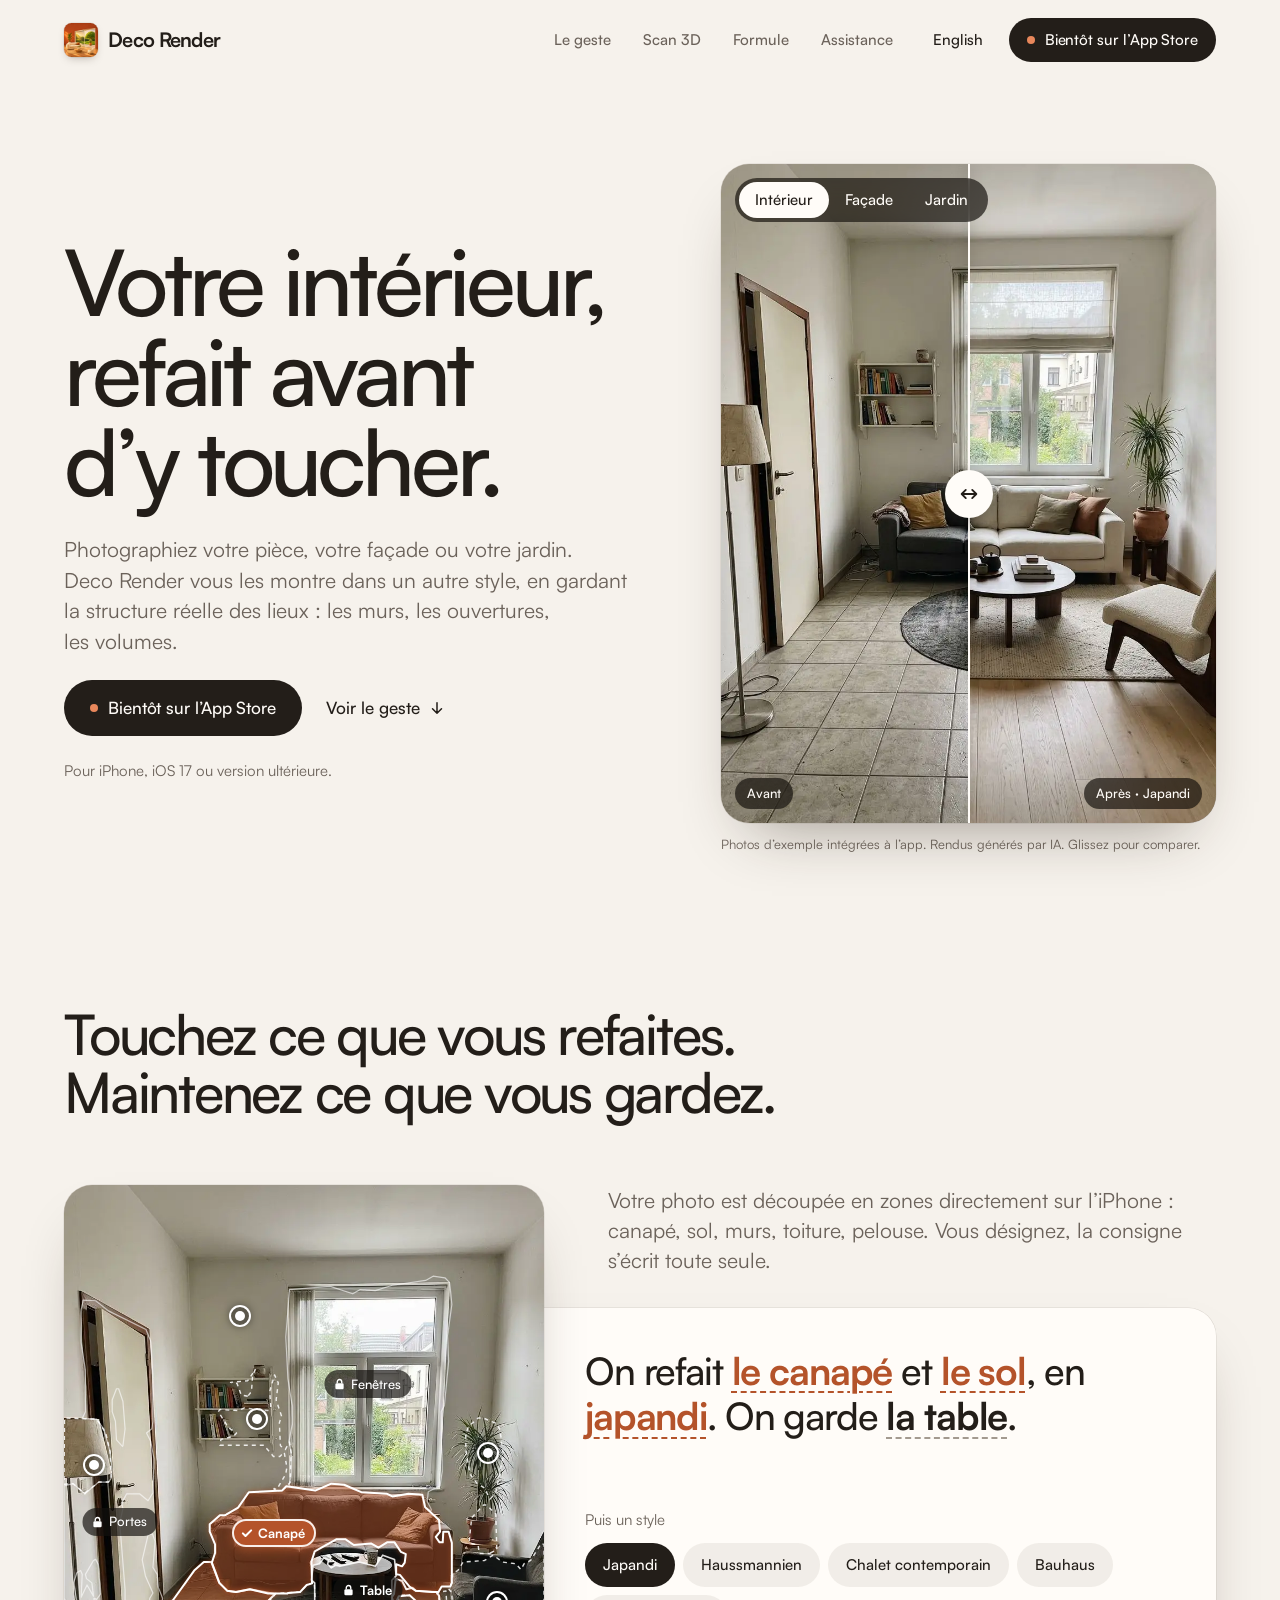
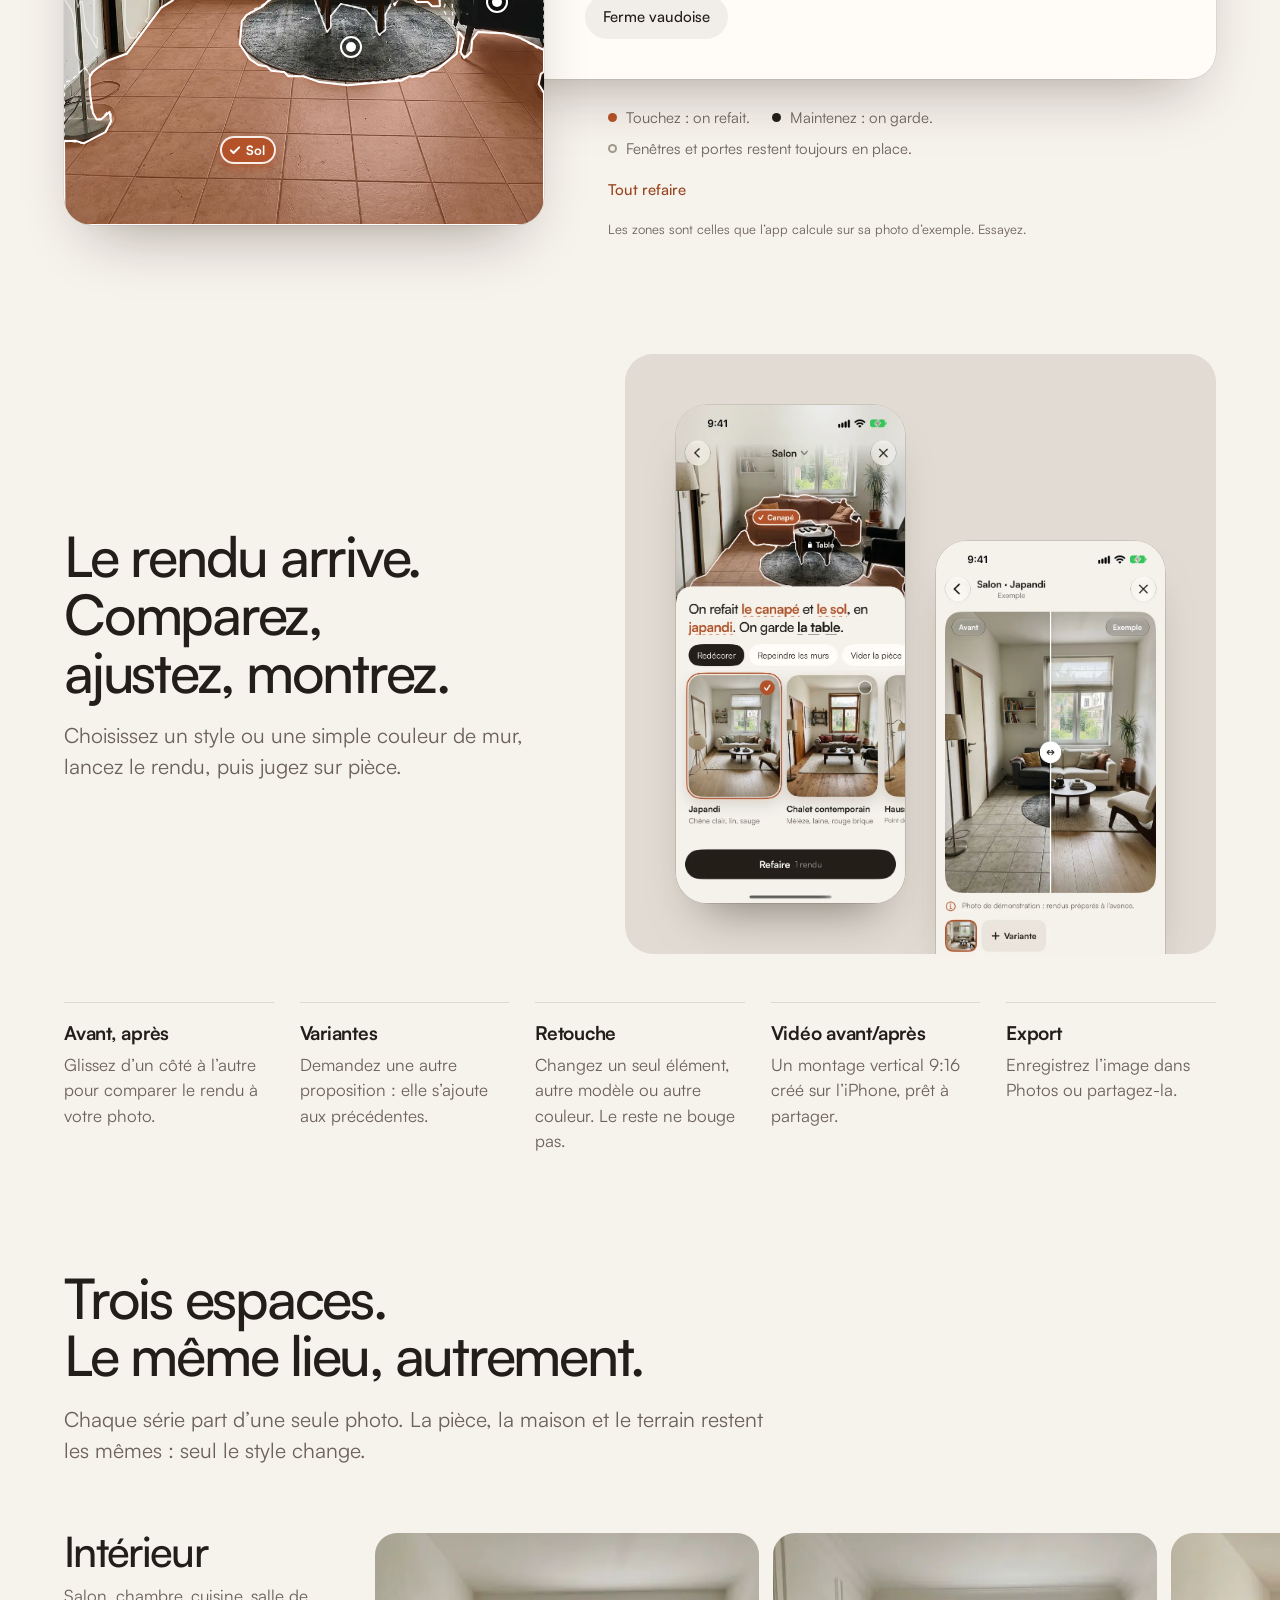
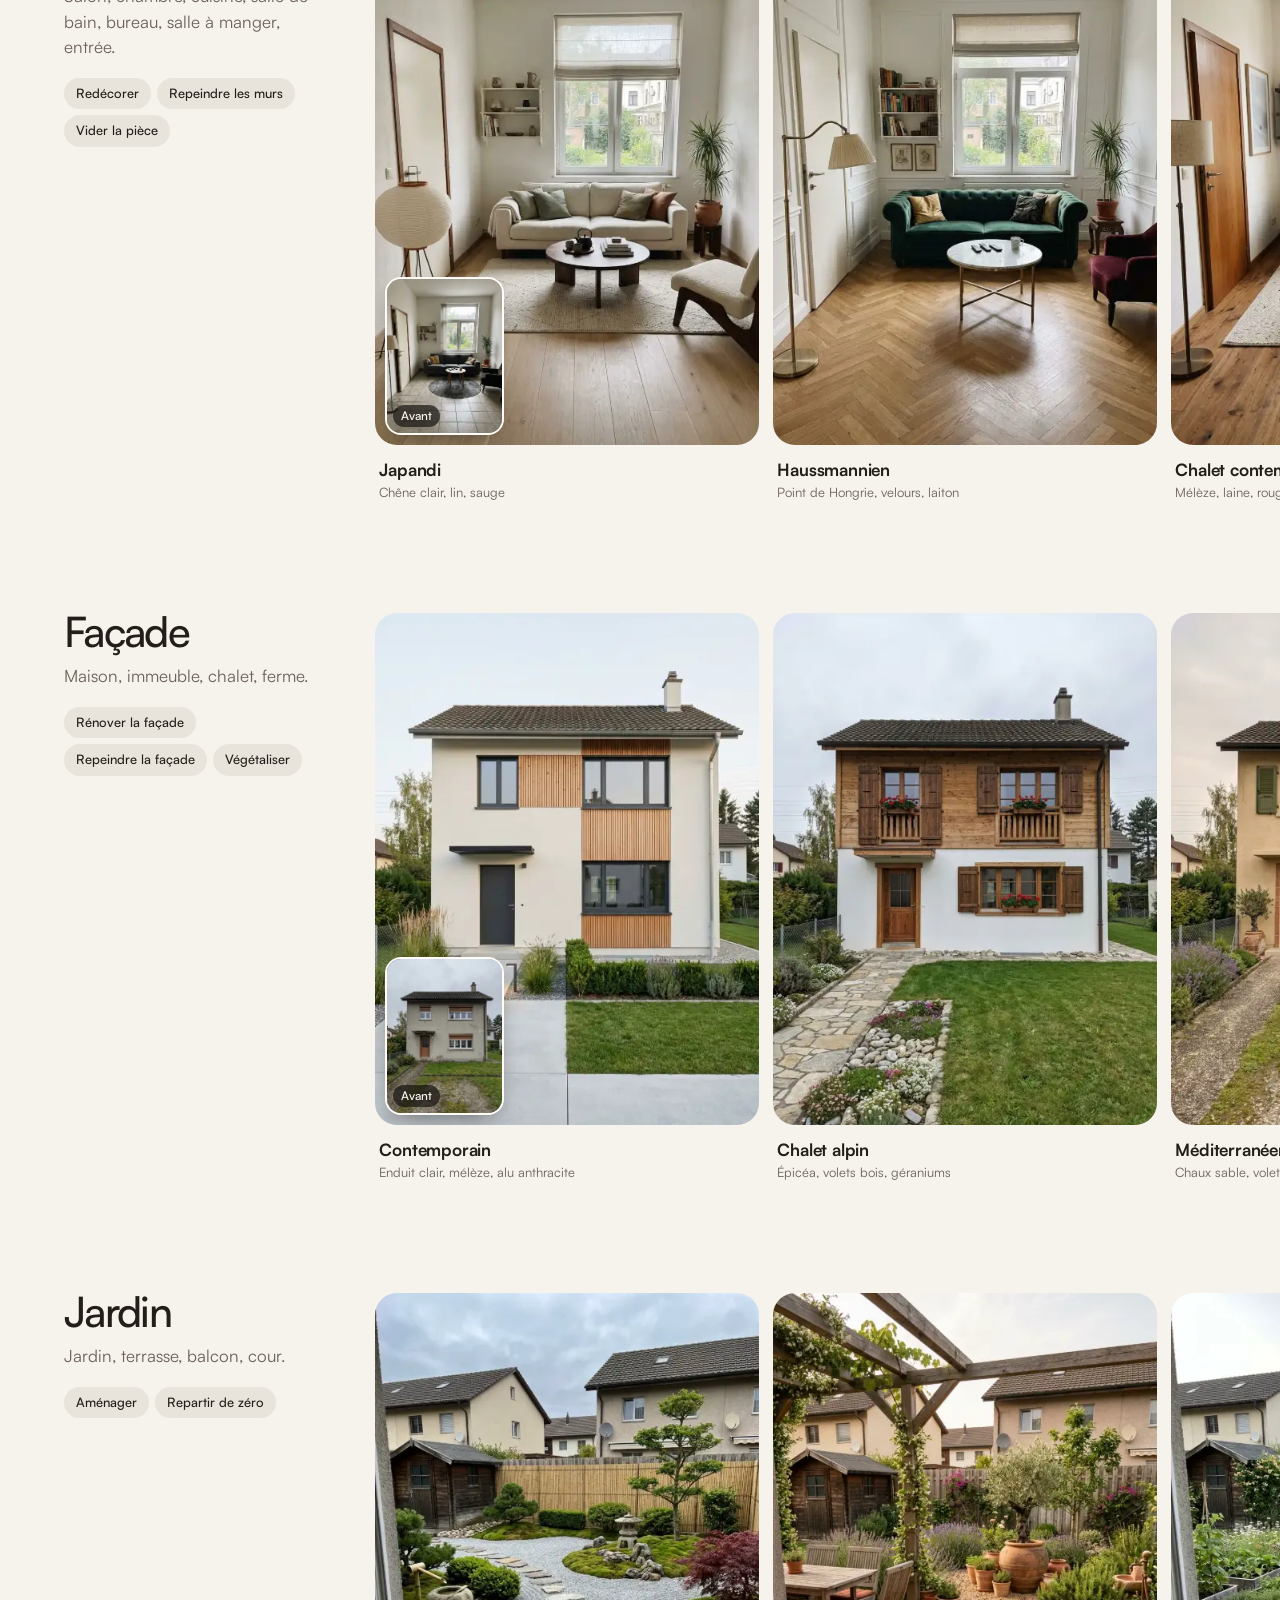
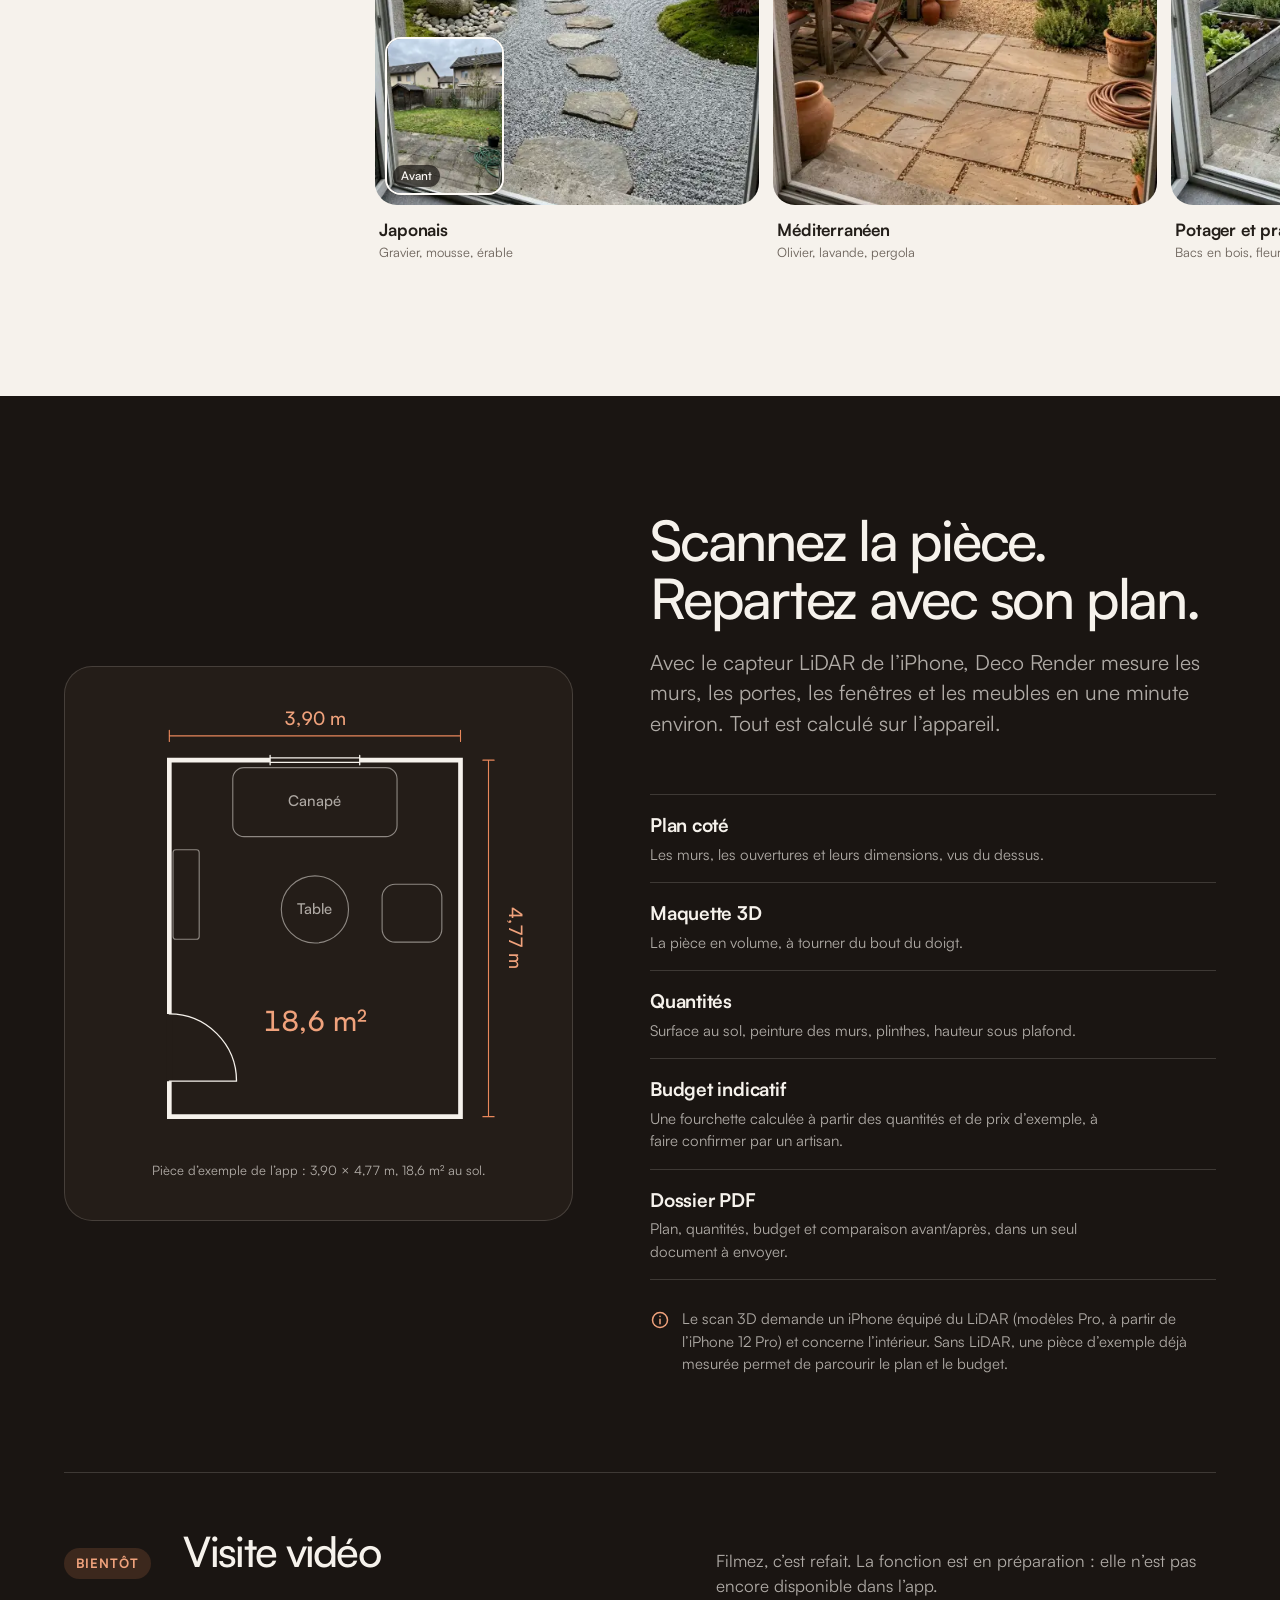
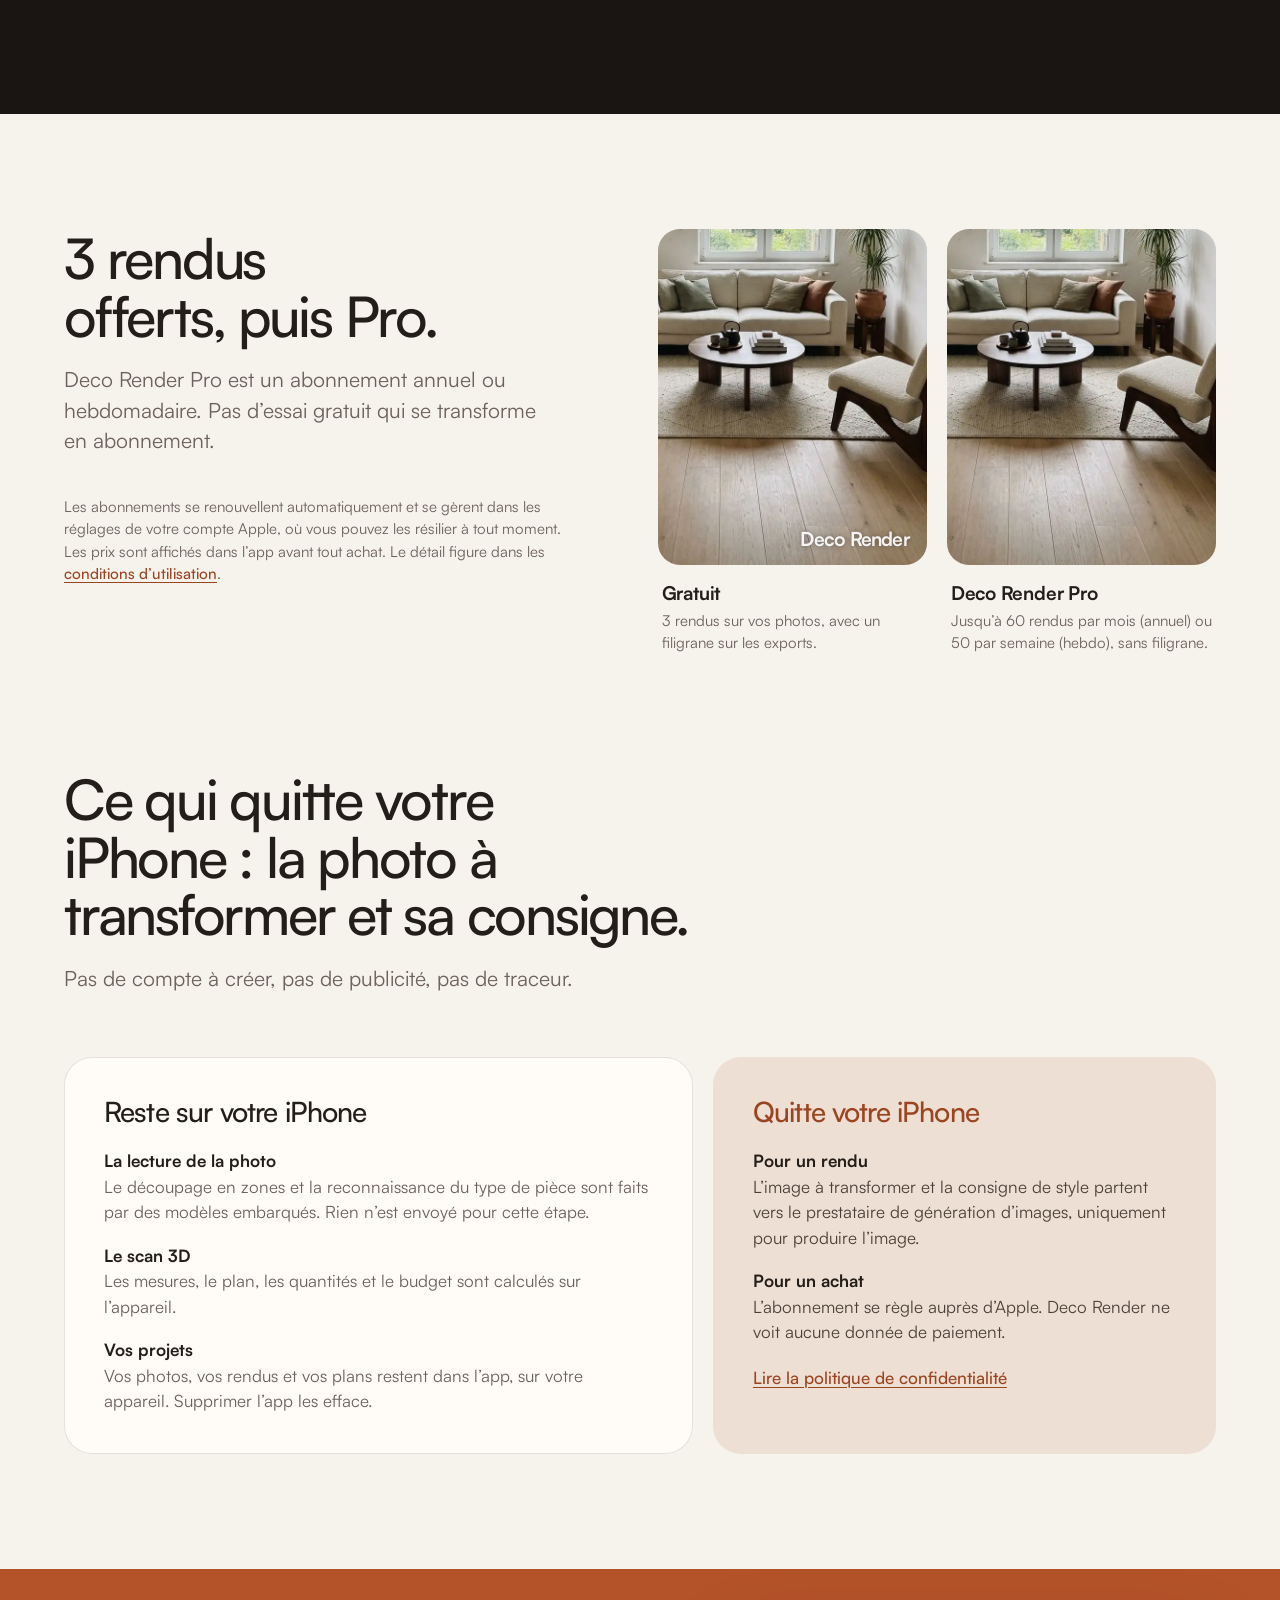
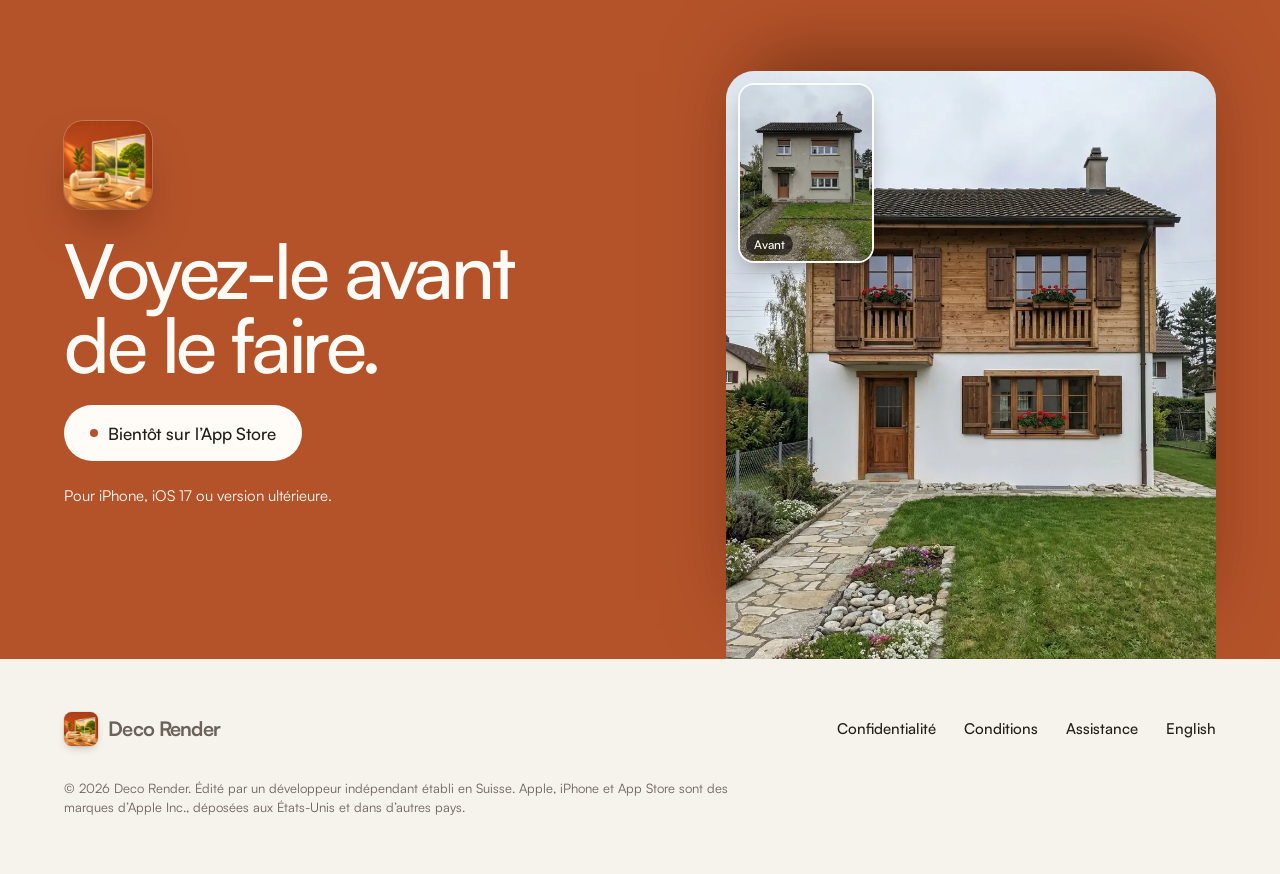
==== commit 81a345fa: "Version de production : serveur, RevenueCat, rendus offerts et plafonds Pro" ====
--- a/index.html
+++ b/index.html
@@ -282,7 +282,7 @@
   <section class="section" id="formule">
     <div class="wrap offer">
       <div class="section__head offer__head" data-reveal>
-        <h2 class="h2">Une seule différence : le filigrane.</h2>
+        <h2 class="h2">3 rendus offerts, puis Pro.</h2>
         <p class="lead">Deco Render Pro est un abonnement annuel ou hebdomadaire. Pas d’essai gratuit qui se transforme en abonnement.</p>
       </div>
       <div class="offer__pair" data-reveal>
@@ -291,13 +291,13 @@
             <img src="assets/img/hero/interieur-apres.webp" width="896" height="1200" loading="lazy" alt="Détail d’un rendu exporté avec la formule gratuite : le nom de l’app est inscrit en filigrane dans le coin de l’image.">
             <span class="watermark" aria-hidden="true">Deco Render</span>
           </div>
-          <figcaption><b>Gratuit</b><span>Les rendus et les vidéos que vous exportez portent un filigrane.</span></figcaption>
+          <figcaption><b>Gratuit</b><span>3 rendus sur vos photos, avec un filigrane sur les exports.</span></figcaption>
         </figure>
         <figure class="offer__card">
           <div class="offer__img">
             <img src="assets/img/hero/interieur-apres.webp" width="896" height="1200" loading="lazy" alt="Le même détail exporté avec Deco Render Pro : aucune inscription sur l’image.">
           </div>
-          <figcaption><b>Deco Render Pro</b><span>Les mêmes exports, sans filigrane.</span></figcaption>
+          <figcaption><b>Deco Render Pro</b><span>Jusqu’à 60 rendus par mois (annuel) ou 50 par semaine (hebdo), sans filigrane.</span></figcaption>
         </figure>
       </div>
       <p class="fine" data-reveal>Les abonnements se renouvellent automatiquement et se gèrent dans les réglages de votre compte Apple, où vous pouvez les résilier à tout moment. Les prix sont affichés dans l’app avant tout achat. Le détail figure dans les <a class="link" href="conditions/">conditions d’utilisation</a>.</p>
